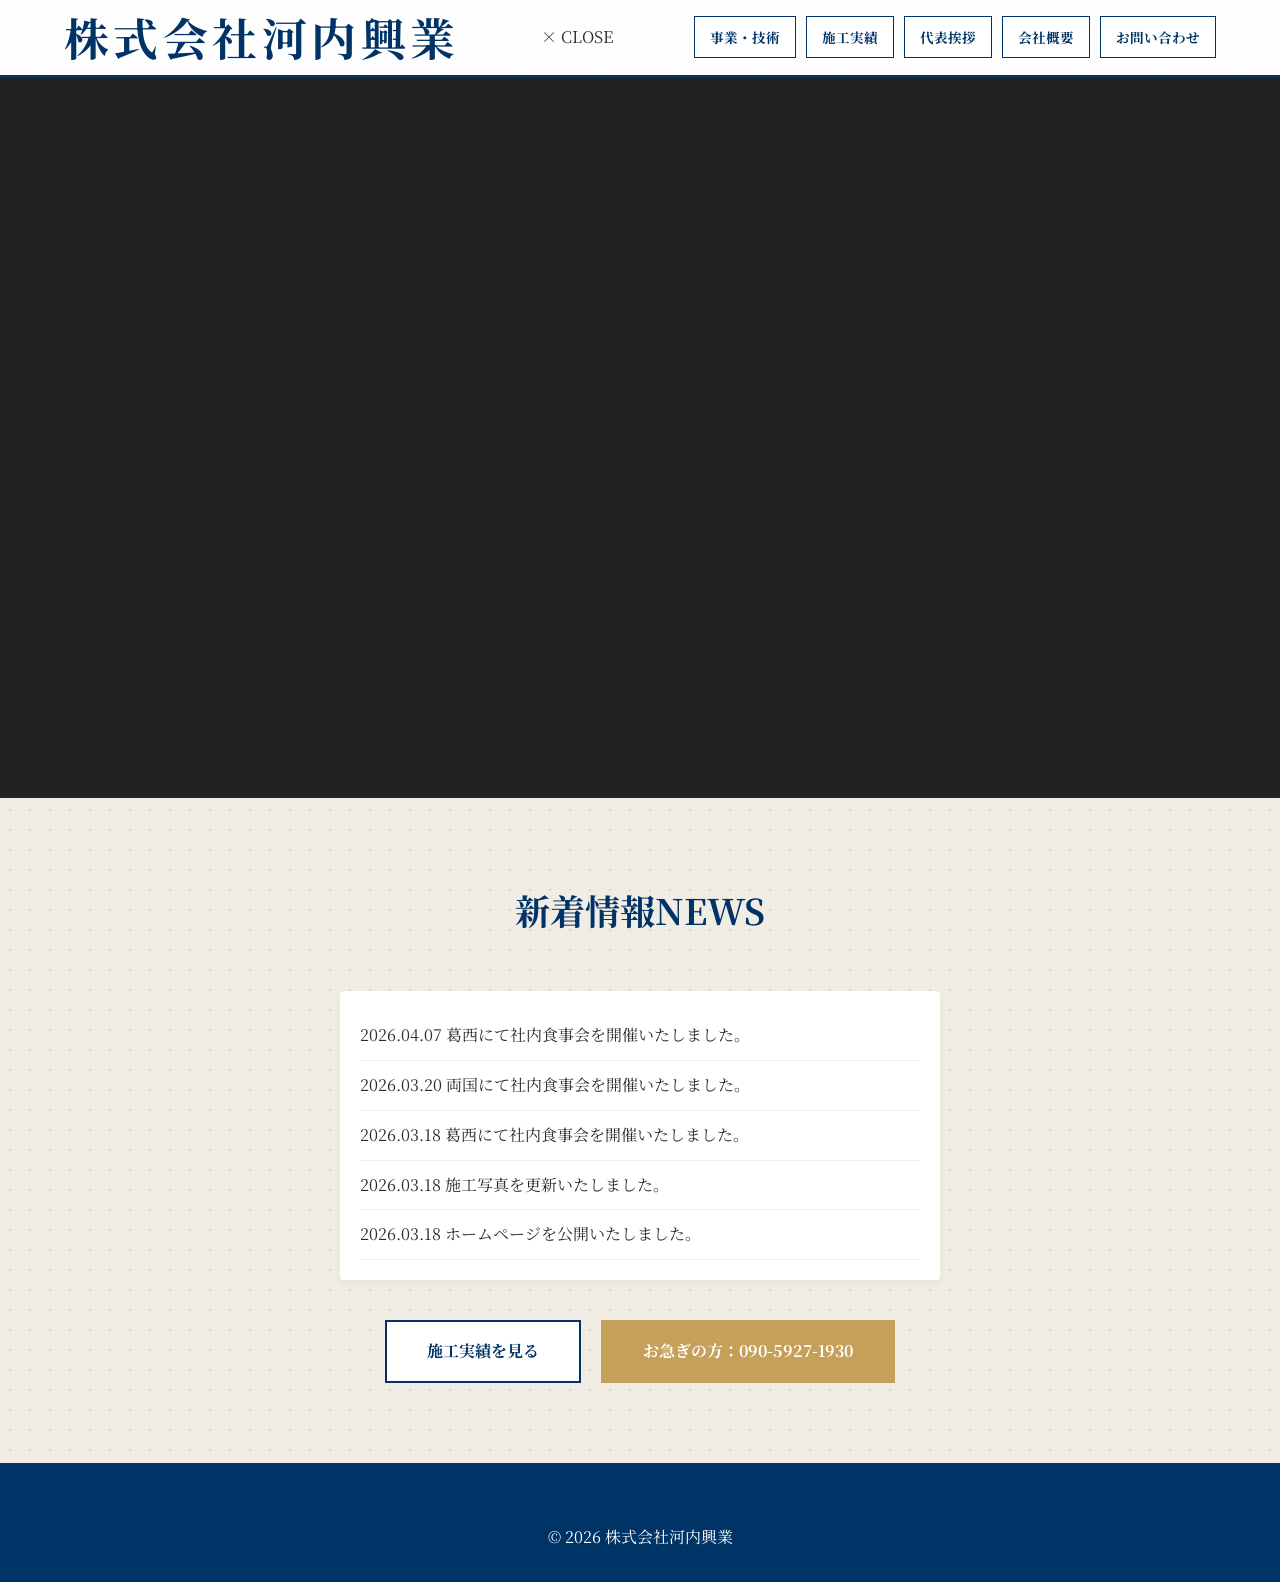
==== index.html @ f3396ea1 "Add files via upload" ====
<!DOCTYPE html>
<html lang="ja">
<head>
    <meta charset="UTF-8">
    <meta name="viewport" content="width=device-width, initial-scale=1.0">
    <title>株式会社河内興業 | TOP</title>
    <link rel="stylesheet" href="style.css">
    <style>
        /* スライドショーの基本設定 */
        .slideshow { position: relative; width: 100%; height: 80vh; overflow: hidden; background: #222; }
        .slide { position: absolute; width: 100%; height: 100%; opacity: 0; animation: fade 15s infinite; background-size: cover; background-position: center; }
        
        .slide:nth-child(1) { background-image: url('site1.png'); animation-delay: 0s; }
        .slide:nth-child(2) { background-image: url('site2.png'); animation-delay: 5s; }
        .slide:nth-child(3) { background-image: url('site3.png'); animation-delay: 10s; }

        @keyframes fade {
            0% { opacity: 0; transform: scale(1.05); }
            10% { opacity: 1; }
            33% { opacity: 1; }
            43% { opacity: 0; }
            100% { opacity: 0; }
        }

        /* キャッチコピーのコンテナ：画面中央に配置し、はみ出しを防止 */
        .hero { 
            position: absolute; 
            top: 50%; 
            left: 50%; 
            transform: translate(-50%, -50%); 
            width: 90%; /* 画面幅の90%に収める */
            text-align: center; 
            z-index: 10;
            color: #fff; 
            text-shadow: 0 0 20px rgba(0,0,0,0.9); 
        }

        /* 横書き・霧の中から浮かび上がる演出（位置固定） */
        .hero h1 { 
            font-size: 3.5rem; /* PCでのサイズ */
            font-weight: bold;
            letter-spacing: 0.2em; 
            line-height: 1.4;
            position: absolute; 
            top: 50%;
            left: 0;
            right: 0;
            transform: translateY(-50%);
            margin: 0; 
            opacity: 0;
            filter: blur(20px);
            animation: mistFade 15s infinite;
            /* 横書き設定（デフォルト） */
            writing-mode: horizontal-tb;
            -webkit-writing-mode: horizontal-tb;
        }
        
        /* 3つのフレーズの切り替えタイミング */
        .phrase1 { animation-delay: 0s !important; }
        .phrase2 { animation-delay: 5s !important; }
        .phrase3 { animation-delay: 10s !important; }

        @keyframes mistFade {
            0% { opacity: 0; filter: blur(20px); }
            10% { opacity: 1; filter: blur(0); }
            28% { opacity: 1; filter: blur(0); }
            33% { opacity: 0; filter: blur(20px); }
            100% { opacity: 0; }
        }

        /* スマホ用調整（画面サイズに合わせて文字を縮小） */
        @media (max-width: 768px) {
            .slideshow { height: 60vh; }
            .hero h1 { 
                font-size: 1.5rem; /* スマホで1行に収まるサイズ */
                letter-spacing: 0.1em;
            }
        }
    </style>
</head>
<body>
    <header>
        <a href="index.html" class="logo">株式会社河内興業</a>
        <div class="menu-icon" id="menu-trigger" onclick="toggleMenu()"><span></span></div>
        <div class="menu-close" onclick="toggleMenu()">× CLOSE</div>
                <nav id="nav-menu"><ul>
            <li><a href="services.html" class="nav-btn">事業・技術</a></li>
            <li><a href="projects.html" class="nav-btn">施工実績</a></li>
            <li><a href="greeting.html" class="nav-btn">代表挨拶</a></li>
            <li><a href="company.html" class="nav-btn">会社概要</a></li>
            <li><a href="contact.html" class="nav-btn">お問い合わせ</a></li>
        </ul></nav>
    </header>

    <div class="slideshow">
        <div class="slide"></div><div class="slide"></div><div class="slide"></div>
        <div class="hero">
            <h1 class="phrase1">次代を創る確かな技</h1>
            <h1 class="phrase2">次代への架け橋となる技術の継承</h1>
            <h1 class="phrase3">江戸川より全国へ拡げる技術の輪</h1>
        </div>
    </div>

    <section style="text-align: center;">
        <h2 class="section-title">新着情報<span>NEWS</span></h2>
        <div style="max-width: 600px; margin: 0 auto; text-align: left; background: #fff; padding: 20px; border-radius: 4px; box-shadow: 0 4px 10px rgba(0,0,0,0.05);">
            <p style="border-bottom: 1px solid #eee; padding: 10px 0;">2026.04.07 葛西にて社内食事会を開催いたしました。</p>
            <p style="border-bottom: 1px solid #eee; padding: 10px 0;">2026.03.20 両国にて社内食事会を開催いたしました。</p>
            <p style="border-bottom: 1px solid #eee; padding: 10px 0;">2026.03.18 葛西にて社内食事会を開催いたしました。</p>
            <p style="border-bottom: 1px solid #eee; padding: 10px 0;">2026.03.18 施工写真を更新いたしました。</p>
                        <p style="border-bottom: 1px solid #eee; padding: 10px 0;">2026.03.18 ホームページを公開いたしました。</p>
            </div>
        <div style="margin-top: 40px; display: flex; flex-wrap: wrap; justify-content: center; gap: 20px;">
            <a href="projects.html" class="btn-wa">施工実績を見る</a>
            <a href="tel:09059271930" class="btn-wa btn-tel">お急ぎの方：090-5927-1930</a>
        </div>
    </section>

    <footer><p>&copy; 2026 株式会社河内興業</p></footer>

    <script>
        function toggleMenu() {
            document.getElementById('nav-menu').classList.toggle('active');
        }
    </script>
</body>
</html>
---- style.css ----
/* ==========================================================================
   株式会社河内興業 - 共通スタイルシート（最終版）
   ロゴ：DFGys3gyoushotai.TTC 
   演出：40%幅・高透過すりガラス ＆ 霧のフェード・イン
   ========================================================================== */

/* 1. フォント定義
   ----------------------------------------------------------- */
@import url('https://fonts.googleapis.com/css2?family=Noto+Serif+JP:wght@400;700&display=swap');

@font-face {
    font-family: 'CompanyLogoFont';
    src: url('DFGys3gyoushotai.TTC');
    font-weight: normal;
    font-style: normal;
}

:root {
    --primary: #003366;    /* 信頼の紺色 */
    --accent: #c5a059;     /* 伝統の金茶色 */
    --bg-brown: #f2ede4;  /* 和紙風の背景色 */
    --text-main: #2c2c2c;  /* 墨色 */
}

/* 2. 基本設定
   ----------------------------------------------------------- */
* {
    box-sizing: border-box;
    margin: 0;
    padding: 0;
}

body {
    font-family: 'Noto Serif JP', serif;
    line-height: 1.8;
    color: var(--text-main);
    background-color: var(--bg-brown);
    background-image: radial-gradient(#dcd5c9 1px, transparent 1px);
    background-size: 20px 20px;
    overflow-x: hidden;
}

/* 3. ヘッダー ＆ ロゴ
   ----------------------------------------------------------- */
header {
    background: rgba(255, 255, 255, 0.95);
    padding: 15px 5%;
    display: flex;
    justify-content: space-between;
    align-items: center;
    border-bottom: 3px solid var(--primary);
    position: sticky;
    top: 0;
    z-index: 1000;
    box-shadow: 0 2px 10px rgba(0,0,0,0.05);
}

.logo {
    font-family: 'CompanyLogoFont', 'Noto Serif JP', serif;
    font-size: 2.8rem;
    font-weight: bold;
    color: var(--primary);
    text-decoration: none;
    letter-spacing: 0.1em;
    transition: 0.3s;
    white-space: nowrap;
    line-height: 1;
    display: block;
}

/* 4. ハンバーガーアイコン（変形 ＆ 白抜き）
   ----------------------------------------------------------- */
.menu-icon {
    display: none; 
    position: relative;
    width: 32px;
    height: 24px;
    cursor: pointer;
    z-index: 2000;
}

.menu-icon span,
.menu-icon::before,
.menu-icon::after {
    content: "";
    position: absolute;
    width: 100%;
    height: 3px;
    background-color: var(--primary);
    border-radius: 3px;
    transition: transform 0.4s cubic-bezier(0.4, 0, 0.2, 1), 
                opacity 0.3s ease, 
                background-color 0.3s ease;
}

.menu-icon span { top: 10px; }
.menu-icon::before { top: 0; }
.menu-icon::after { top: 20px; }

/* アクティブ時（×印） */
.menu-icon.active span { opacity: 0; transform: translateX(-15px); }
.menu-icon.active::before { 
    transform: translateY(10px) rotate(45deg); 
    background-color: #fff !important; 
}
.menu-icon.active::after { 
    transform: translateY(-10px) rotate(-45deg); 
    background-color: #fff !important; 
}

/* 5. ナビゲーション
   ----------------------------------------------------------- */
nav ul {
    list-style: none;
    display: flex;
    gap: 10px;
}

.nav-btn {
    text-decoration: none;
    color: var(--primary);
    font-size: 0.85rem;
    font-weight: bold;
    padding: 10px 15px;
    border: 1px solid var(--primary);
    transition: 0.3s ease;
    background: #fff;
    white-space: nowrap;
}

.nav-btn:hover { background: var(--primary); color: #fff; }

/* 6. レスポンシブ（スマホ版：40%幅・高透過・霧フェード）
   ----------------------------------------------------------- */
@media (max-width: 900px) {
    .logo { font-size: 1.6rem; }
    .menu-icon { display: block; }

    /* スマホメニュー本体：幅40% ＆ 透過度UP(1.7倍増) */
    nav {
        position: fixed;
        top: 0;
        right: 0;
        width: 40%; /* 【修正】画面の40%に縮小 */
        height: 100vh;
        /* 【修正】透過度を今の1.7倍（0.85 → 約0.5）に設定 */
        background: rgba(0, 51, 102, 0.5); 
        backdrop-filter: blur(12px);
        -webkit-backdrop-filter: blur(12px);
        
        z-index: 1050;
        transform: translateX(100%);
        transition: transform 0.5s cubic-bezier(0.16, 1, 0.3, 1);
        display: block;
        padding-top: 60px;
        box-shadow: -10px 0 30px rgba(0,0,0,0.1);
    }

    nav.active { transform: translateX(0); }

    nav ul {
        flex-direction: column;
        padding: 0;
        width: 100%;
    }

    /* 【修正】メニュー項目の霧のような浮き上がり演出 */
    .nav-btn {
        display: block;
        width: 100%;
        padding: 20px 15%;
        font-size: 1rem;
        color: #fff;
        border: none;
        border-bottom: 1px solid rgba(255, 255, 255, 0.1);
        background: transparent;
        opacity: 0; /* 最初は透明 */
    }

    /* メニューが開いたときのアニメーション */
    nav.active .nav-btn {
        animation: mistFadeIn 0.8s ease forwards;
    }

    /* 【修正】閉じるボタンの追加スタイル */
    .menu-close {
        display: block;
        width: 100%;
        padding: 15px 15%;
        text-align: left;
        color: var(--accent);
        font-size: 0.8rem;
        font-weight: bold;
        text-transform: uppercase;
        letter-spacing: 0.2em;
        cursor: pointer;
        border-bottom: 1px solid rgba(255, 255, 255, 0.1);
    }
}

/* 霧のように浮かび上がるアニメーション */
@keyframes mistFadeIn {
    0% {
        opacity: 0;
        filter: blur(8px); /* 霧のぼかし */
        transform: translateY(5px);
    }
    100% {
        opacity: 1;
        filter: blur(0); /* クリアになる */
        transform: translateY(0);
    }
}

/* 7. その他共通パーツ（変更なし）
   ----------------------------------------------------------- */
section { padding: 80px 5%; max-width: 1100px; margin: 0 auto; }
.section-title { text-align: center; margin-bottom: 50px; font-size: 2.2rem; color: var(--primary); }
.btn-wa { display: inline-block; padding: 15px 40px; border: 2px solid var(--primary); font-weight: bold; transition: 0.4s; background: #fff; text-decoration: none; color: var(--primary); }
.btn-tel { background: var(--accent); color: #fff; border-color: var(--accent); }
footer { background: var(--primary); color: #fff; padding: 60px 5% 30px; text-align: center; }
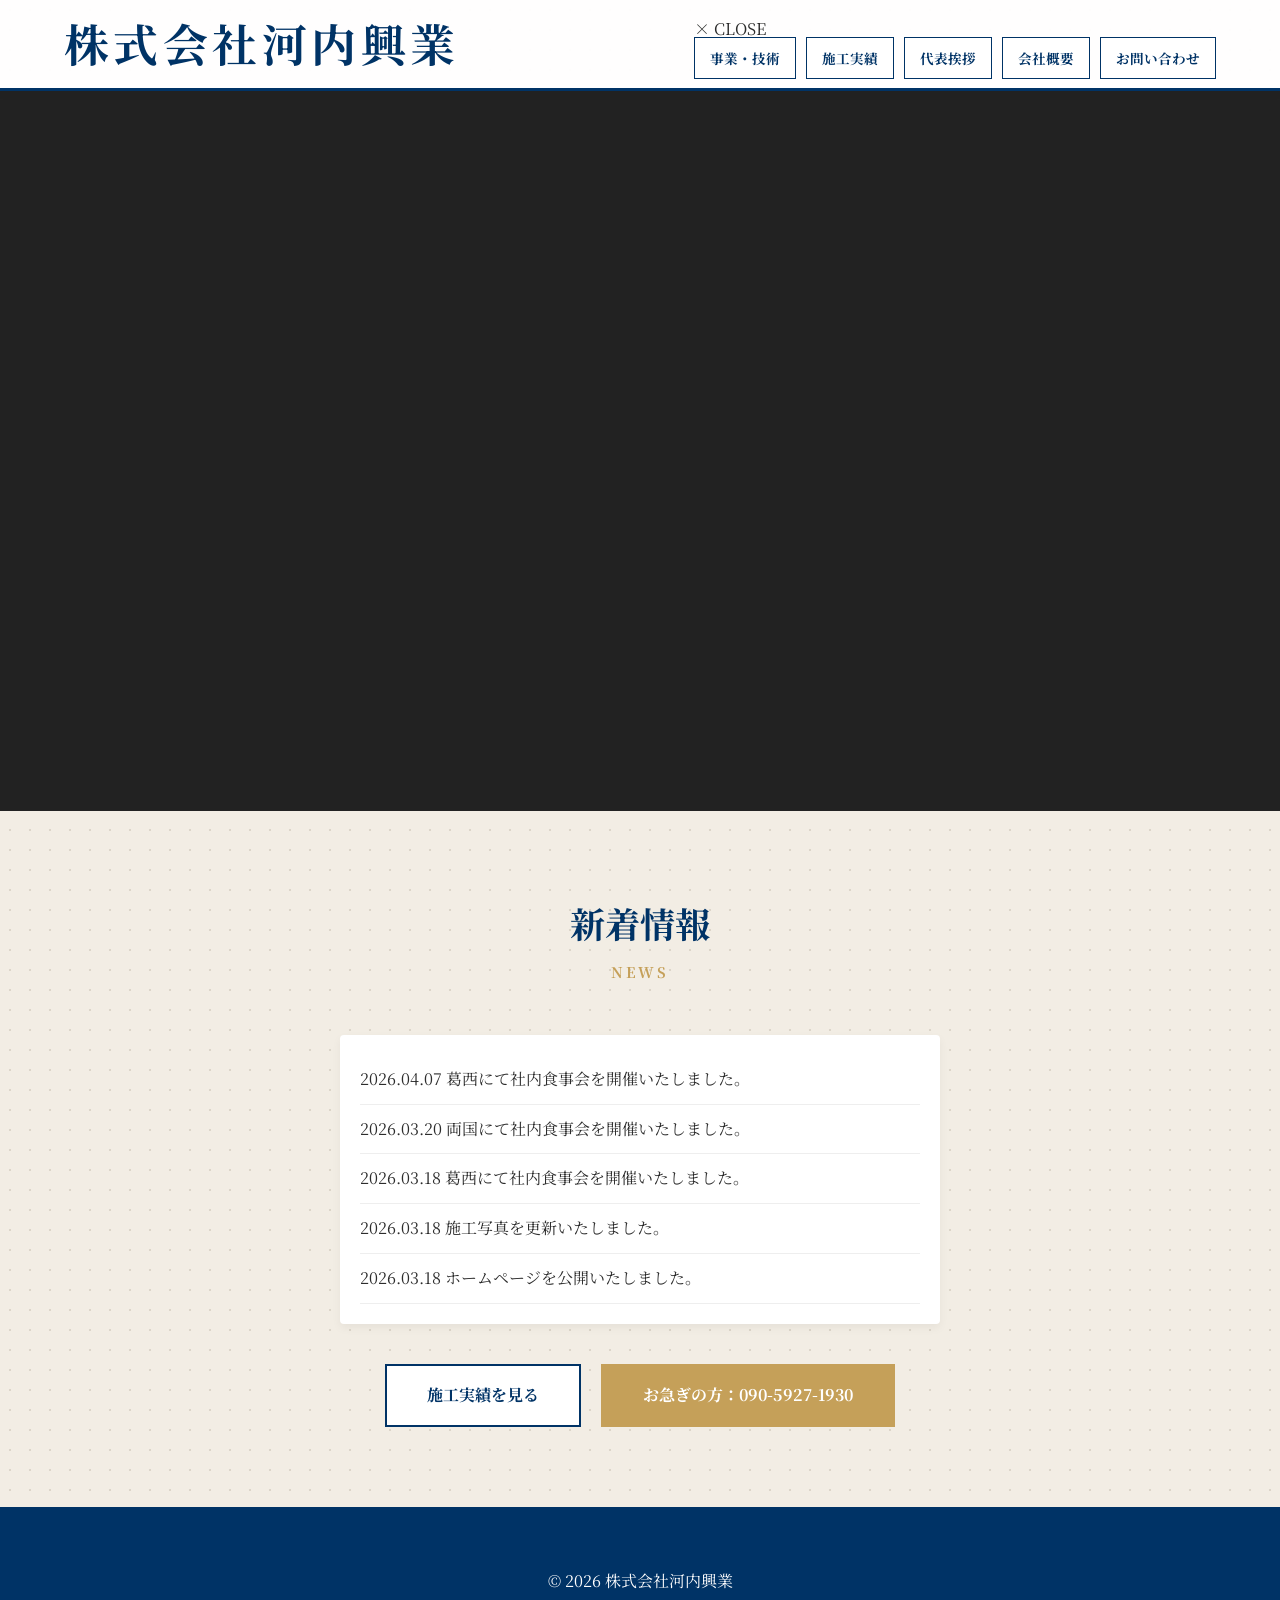
==== commit aee347df: "Add files via upload" ====
--- a/index.html
+++ b/index.html
@@ -22,22 +22,21 @@
             100% { opacity: 0; }
         }
 
-        /* キャッチコピーのコンテナ：画面中央に配置し、はみ出しを防止 */
+        /* キャッチコピーのコンテナ */
         .hero { 
             position: absolute; 
             top: 50%; 
             left: 50%; 
             transform: translate(-50%, -50%); 
-            width: 90%; /* 画面幅の90%に収める */
+            width: 90%; 
             text-align: center; 
             z-index: 10;
             color: #fff; 
             text-shadow: 0 0 20px rgba(0,0,0,0.9); 
         }
 
-        /* 横書き・霧の中から浮かび上がる演出（位置固定） */
         .hero h1 { 
-            font-size: 3.5rem; /* PCでのサイズ */
+            font-size: 3.5rem;
             font-weight: bold;
             letter-spacing: 0.2em; 
             line-height: 1.4;
@@ -50,12 +49,8 @@
             opacity: 0;
             filter: blur(20px);
             animation: mistFade 15s infinite;
-            /* 横書き設定（デフォルト） */
-            writing-mode: horizontal-tb;
-            -webkit-writing-mode: horizontal-tb;
         }
         
-        /* 3つのフレーズの切り替えタイミング */
         .phrase1 { animation-delay: 0s !important; }
         .phrase2 { animation-delay: 5s !important; }
         .phrase3 { animation-delay: 10s !important; }
@@ -68,11 +63,19 @@
             100% { opacity: 0; }
         }
 
-        /* スマホ用調整（画面サイズに合わせて文字を縮小） */
-        @media (max-width: 768px) {
+        /* 【修正点3】新着情報とNEWSの差別化スタイル */
+        .section-title span {
+            display: block; /* 強制的に改行 */
+            font-size: 0.9rem; /* サイズを小さく */
+            color: #c5a059; /* 金茶色で差別化 */
+            letter-spacing: 0.2em;
+            margin-top: 5px;
+        }
+
+        @media (max-width: 900px) {
             .slideshow { height: 60vh; }
             .hero h1 { 
-                font-size: 1.5rem; /* スマホで1行に収まるサイズ */
+                font-size: 1.5rem; 
                 letter-spacing: 0.1em;
             }
         }
@@ -81,15 +84,19 @@
 <body>
     <header>
         <a href="index.html" class="logo">株式会社河内興業</a>
+        
         <div class="menu-icon" id="menu-trigger" onclick="toggleMenu()"><span></span></div>
-        <div class="menu-close" onclick="toggleMenu()">× CLOSE</div>
-                <nav id="nav-menu"><ul>
-            <li><a href="services.html" class="nav-btn">事業・技術</a></li>
-            <li><a href="projects.html" class="nav-btn">施工実績</a></li>
-            <li><a href="greeting.html" class="nav-btn">代表挨拶</a></li>
-            <li><a href="company.html" class="nav-btn">会社概要</a></li>
-            <li><a href="contact.html" class="nav-btn">お問い合わせ</a></li>
-        </ul></nav>
+        
+        <nav id="nav-menu">
+            <div class="menu-close" onclick="toggleMenu()">× CLOSE</div>
+            <ul>
+                <li><a href="services.html" class="nav-btn">事業・技術</a></li>
+                <li><a href="projects.html" class="nav-btn">施工実績</a></li>
+                <li><a href="greeting.html" class="nav-btn">代表挨拶</a></li>
+                <li><a href="company.html" class="nav-btn">会社概要</a></li>
+                <li><a href="contact.html" class="nav-btn">お問い合わせ</a></li>
+            </ul>
+        </nav>
     </header>
 
     <div class="slideshow">
@@ -103,13 +110,15 @@
 
     <section style="text-align: center;">
         <h2 class="section-title">新着情報<span>NEWS</span></h2>
+        
         <div style="max-width: 600px; margin: 0 auto; text-align: left; background: #fff; padding: 20px; border-radius: 4px; box-shadow: 0 4px 10px rgba(0,0,0,0.05);">
             <p style="border-bottom: 1px solid #eee; padding: 10px 0;">2026.04.07 葛西にて社内食事会を開催いたしました。</p>
             <p style="border-bottom: 1px solid #eee; padding: 10px 0;">2026.03.20 両国にて社内食事会を開催いたしました。</p>
             <p style="border-bottom: 1px solid #eee; padding: 10px 0;">2026.03.18 葛西にて社内食事会を開催いたしました。</p>
             <p style="border-bottom: 1px solid #eee; padding: 10px 0;">2026.03.18 施工写真を更新いたしました。</p>
-                        <p style="border-bottom: 1px solid #eee; padding: 10px 0;">2026.03.18 ホームページを公開いたしました。</p>
-            </div>
+            <p style="border-bottom: 1px solid #eee; padding: 10px 0;">2026.03.18 ホームページを公開いたしました。</p>
+        </div>
+        
         <div style="margin-top: 40px; display: flex; flex-wrap: wrap; justify-content: center; gap: 20px;">
             <a href="projects.html" class="btn-wa">施工実績を見る</a>
             <a href="tel:09059271930" class="btn-wa btn-tel">お急ぎの方：090-5927-1930</a>
@@ -119,8 +128,10 @@
     <footer><p>&copy; 2026 株式会社河内興業</p></footer>
 
     <script>
+        // 【修正点4】JavaScript：メニュー本体と、アイコン自体のクラスを同時に切り替え
         function toggleMenu() {
             document.getElementById('nav-menu').classList.toggle('active');
+            document.getElementById('menu-trigger').classList.toggle('active');
         }
     </script>
 </body>
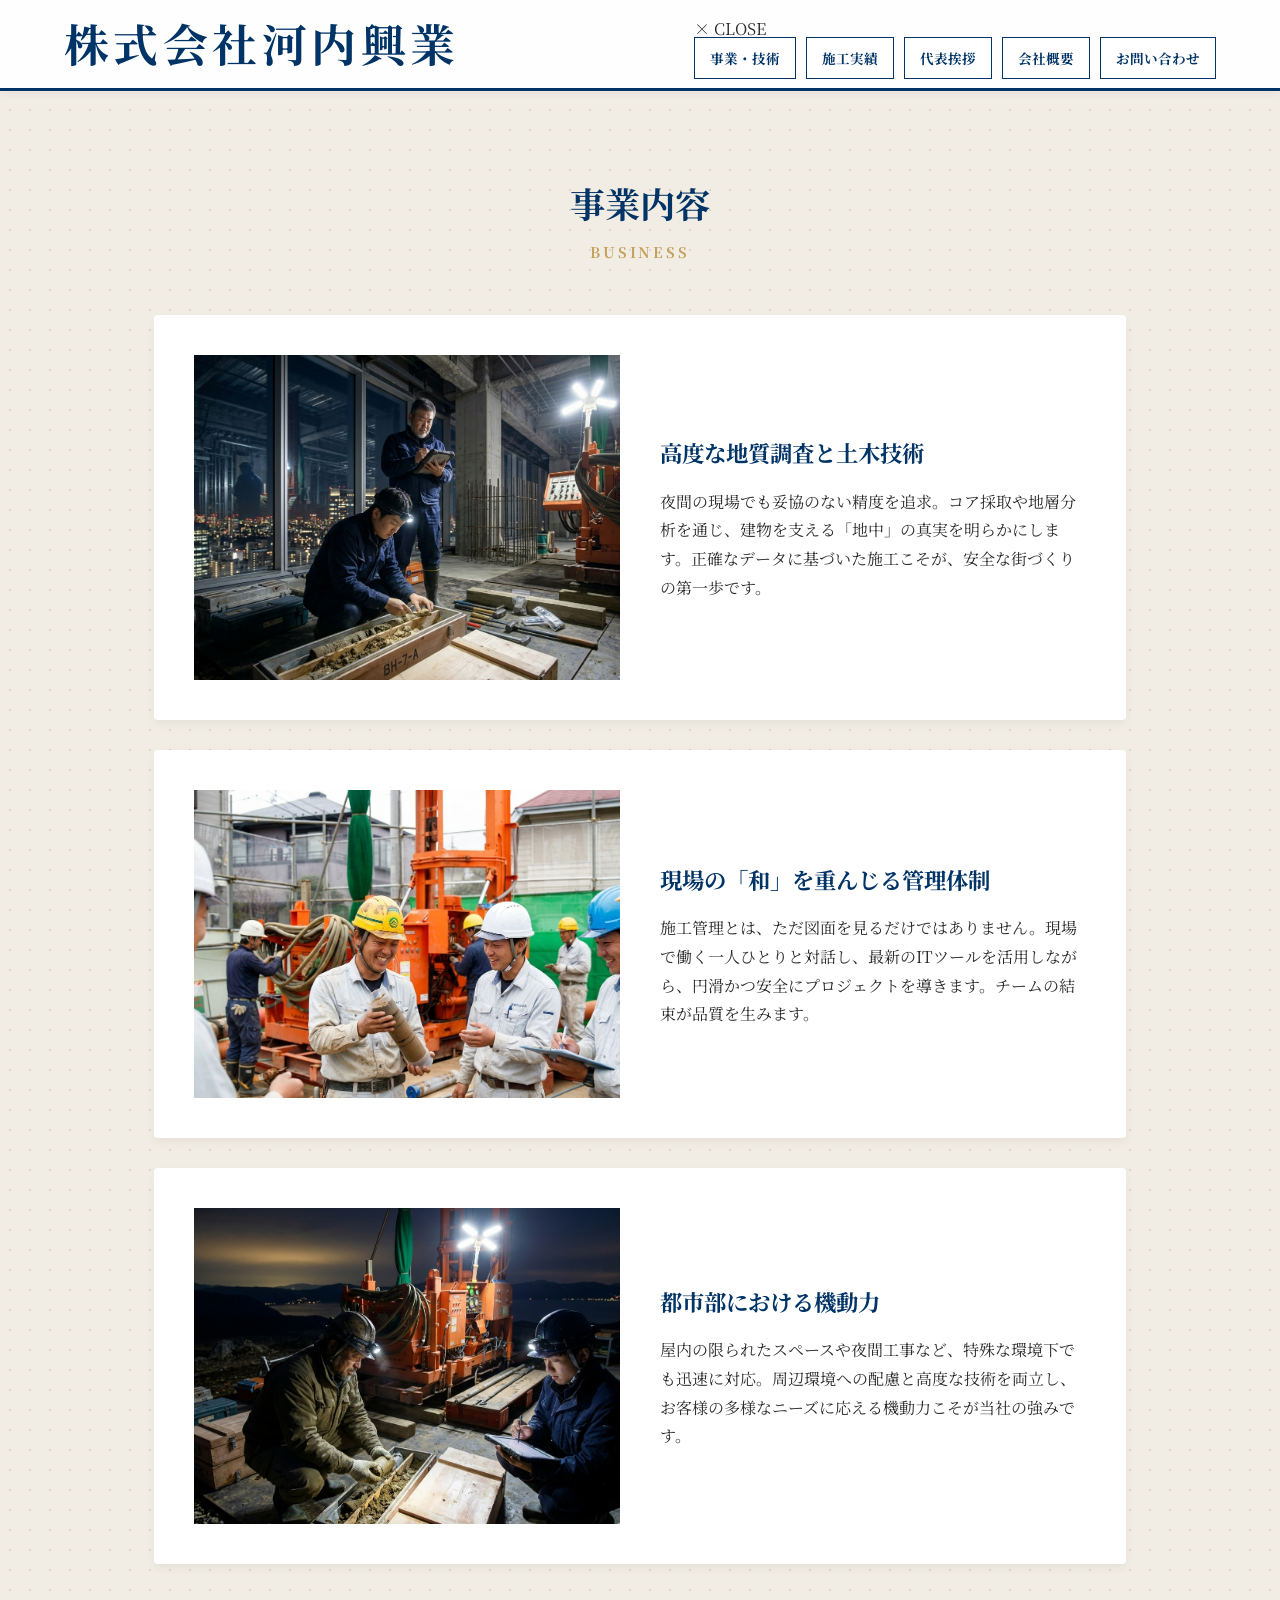
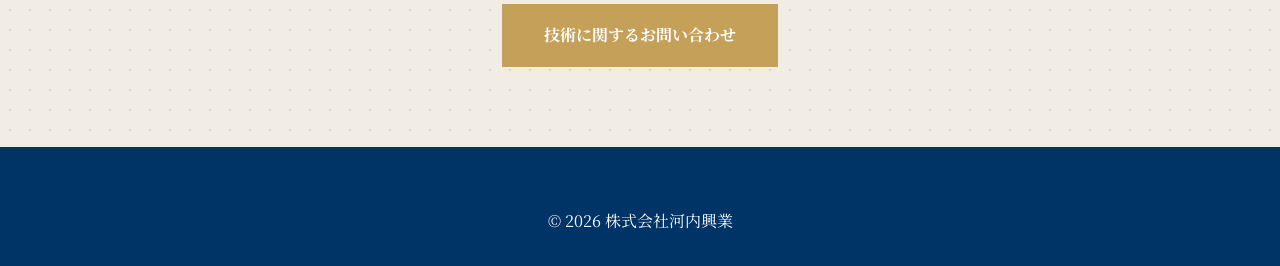
==== commit 13ee441b: "Add files via upload" ====
--- a/index.html
+++ b/index.html
@@ -3,81 +3,71 @@
 <head>
     <meta charset="UTF-8">
     <meta name="viewport" content="width=device-width, initial-scale=1.0">
-    <title>株式会社河内興業 | TOP</title>
+    <title>事業・技術 | 株式会社河内興業</title>
     <link rel="stylesheet" href="style.css">
     <style>
-        /* スライドショーの基本設定 */
-        .slideshow { position: relative; width: 100%; height: 80vh; overflow: hidden; background: #222; }
-        .slide { position: absolute; width: 100%; height: 100%; opacity: 0; animation: fade 15s infinite; background-size: cover; background-position: center; }
-        
-        .slide:nth-child(1) { background-image: url('site1.png'); animation-delay: 0s; }
-        .slide:nth-child(2) { background-image: url('site2.png'); animation-delay: 5s; }
-        .slide:nth-child(3) { background-image: url('site3.png'); animation-delay: 10s; }
-
-        @keyframes fade {
-            0% { opacity: 0; transform: scale(1.05); }
-            10% { opacity: 1; }
-            33% { opacity: 1; }
-            43% { opacity: 0; }
-            100% { opacity: 0; }
+        /* 【追加】画像がスマホで画面に収まるように設定 */
+        img {
+            max-width: 100%;
+            height: auto;
+            display: block;
         }
 
-        /* キャッチコピーのコンテナ */
-        .hero { 
-            position: absolute; 
-            top: 50%; 
-            left: 50%; 
-            transform: translate(-50%, -50%); 
-            width: 90%; 
-            text-align: center; 
-            z-index: 10;
-            color: #fff; 
-            text-shadow: 0 0 20px rgba(0,0,0,0.9); 
-        }
-
-        .hero h1 { 
-            font-size: 3.5rem;
-            font-weight: bold;
-            letter-spacing: 0.2em; 
-            line-height: 1.4;
-            position: absolute; 
-            top: 50%;
-            left: 0;
-            right: 0;
-            transform: translateY(-50%);
-            margin: 0; 
-            opacity: 0;
-            filter: blur(20px);
-            animation: mistFade 15s infinite;
-        }
-        
-        .phrase1 { animation-delay: 0s !important; }
-        .phrase2 { animation-delay: 5s !important; }
-        .phrase3 { animation-delay: 10s !important; }
-
-        @keyframes mistFade {
-            0% { opacity: 0; filter: blur(20px); }
-            10% { opacity: 1; filter: blur(0); }
-            28% { opacity: 1; filter: blur(0); }
-            33% { opacity: 0; filter: blur(20px); }
-            100% { opacity: 0; }
-        }
-
-        /* 【修正点3】新着情報とNEWSの差別化スタイル */
+        /* 【修正点3】英字タイトルの差別化スタイル（全ページ統一） */
         .section-title span {
-            display: block; /* 強制的に改行 */
-            font-size: 0.9rem; /* サイズを小さく */
-            color: #c5a059; /* 金茶色で差別化 */
+            display: block; 
+            font-size: 0.9rem; 
+            color: #c5a059; /* 金茶色 */
             letter-spacing: 0.2em;
             margin-top: 5px;
         }
 
-        @media (max-width: 900px) {
-            .slideshow { height: 60vh; }
-            .hero h1 { 
-                font-size: 1.5rem; 
-                letter-spacing: 0.1em;
-            }
+        /* 事業内容のレイアウト設定 */
+        .content-row {
+            display: flex;
+            flex-wrap: wrap;
+            gap: 40px;
+            background: #fff;
+            padding: 40px;
+            margin-bottom: 30px;
+            align-items: center;
+            border-radius: 4px;
+            box-shadow: 0 4px 10px rgba(0,0,0,0.05);
+            
+            /* 【追加】演出用の初期状態：少し下げて透明にする */
+            opacity: 0;
+            transform: translateY(40px);
+            transition: opacity 1.2s ease, transform 1.2s ease;
+        }
+
+        /* 【追加】スクロールして画面に入った時の状態 */
+        .content-row.show {
+            opacity: 1;
+            transform: translateY(0);
+        }
+
+        .content-img {
+            flex: 1;
+            min-width: 300px;
+            max-width: 450px;
+        }
+
+        .content-txt {
+            flex: 1;
+            min-width: 300px;
+        }
+
+        .content-txt h3 {
+            color: var(--primary);
+            margin-bottom: 15px;
+            font-size: 1.4rem;
+        }
+
+        /* スマホでの表示調整 */
+        @media (max-width: 768px) {
+            .content-row { padding: 25px 20px; gap: 20px; }
+            .content-img { max-width: 100%; }
+            .content-txt h3 { font-size: 1.2rem; }
         }
     </style>
 </head>
@@ -99,40 +89,69 @@
         </nav>
     </header>
 
-    <div class="slideshow">
-        <div class="slide"></div><div class="slide"></div><div class="slide"></div>
-        <div class="hero">
-            <h1 class="phrase1">次代を創る確かな技</h1>
-            <h1 class="phrase2">次代への架け橋となる技術の継承</h1>
-            <h1 class="phrase3">江戸川より全国へ拡げる技術の輪</h1>
+    <main>
+    <section>
+        <h2 class="section-title">事業内容<span>BUSINESS</span></h2>
+        
+        <div class="content-row">
+            <div class="content-img"><img src="site1.png" alt="土木工事"></div>
+            <div class="content-txt">
+                <h3>高度な地質調査と土木技術</h3>
+                <p>夜間の現場でも妥協のない精度を追求。コア採取や地層分析を通じ、建物を支える「地中」の真実を明らかにします。正確なデータに基づいた施工こそが、安全な街づくりの第一歩です。</p>
+            </div>
         </div>
-    </div>
 
-    <section style="text-align: center;">
-        <h2 class="section-title">新着情報<span>NEWS</span></h2>
-        
-        <div style="max-width: 600px; margin: 0 auto; text-align: left; background: #fff; padding: 20px; border-radius: 4px; box-shadow: 0 4px 10px rgba(0,0,0,0.05);">
-            <p style="border-bottom: 1px solid #eee; padding: 10px 0;">2026.04.07 葛西にて社内食事会を開催いたしました。</p>
-            <p style="border-bottom: 1px solid #eee; padding: 10px 0;">2026.03.20 両国にて社内食事会を開催いたしました。</p>
-            <p style="border-bottom: 1px solid #eee; padding: 10px 0;">2026.03.18 葛西にて社内食事会を開催いたしました。</p>
-            <p style="border-bottom: 1px solid #eee; padding: 10px 0;">2026.03.18 施工写真を更新いたしました。</p>
-            <p style="border-bottom: 1px solid #eee; padding: 10px 0;">2026.03.18 ホームページを公開いたしました。</p>
+        <div class="content-row">
+            <div class="content-img"><img src="site2.png" alt="施工管理"></div>
+            <div class="content-txt">
+                <h3>現場の「和」を重んじる管理体制</h3>
+                <p>施工管理とは、ただ図面を見るだけではありません。現場で働く一人ひとりと対話し、最新のITツールを活用しながら、円滑かつ安全にプロジェクトを導きます。チームの結束が品質を生みます。</p>
+            </div>
         </div>
-        
-        <div style="margin-top: 40px; display: flex; flex-wrap: wrap; justify-content: center; gap: 20px;">
-            <a href="projects.html" class="btn-wa">施工実績を見る</a>
-            <a href="tel:09059271930" class="btn-wa btn-tel">お急ぎの方：090-5927-1930</a>
+
+        <div class="content-row">
+            <div class="content-img"><img src="site3.png" alt="特殊工事"></div>
+            <div class="content-txt">
+                <h3>都市部における機動力</h3>
+                <p>屋内の限られたスペースや夜間工事など、特殊な環境下でも迅速に対応。周辺環境への配慮と高度な技術を両立し、お客様の多様なニーズに応える機動力こそが当社の強みです。</p>
+            </div>
+        </div>
+
+        <div style="text-align: center; margin-top: 40px;">
+            <a href="tel:09059271930" class="btn-wa btn-tel">技術に関するお問い合わせ</a>
         </div>
     </section>
+    </main>
 
     <footer><p>&copy; 2026 株式会社河内興業</p></footer>
 
     <script>
-        // 【修正点4】JavaScript：メニュー本体と、アイコン自体のクラスを同時に切り替え
+        // メニューの開閉
         function toggleMenu() {
             document.getElementById('nav-menu').classList.toggle('active');
             document.getElementById('menu-trigger').classList.toggle('active');
         }
+
+        /* 【追加】スクロールフェードイン演出の制御 */
+        const observerOptions = {
+            root: null,
+            rootMargin: '0px',
+            threshold: 0.1 // 10%見えたら実行
+        };
+
+        const observer = new IntersectionObserver((entries) => {
+            entries.forEach(entry => {
+                if (entry.isIntersecting) {
+                    // 画面に入ったら "show" クラスを追加
+                    entry.target.classList.add('show');
+                }
+            });
+        }, observerOptions);
+
+        // すべての .content-row を監視対象にする
+        document.querySelectorAll('.content-row').forEach(row => {
+            observer.observe(row);
+        });
     </script>
 </body>
 </html>
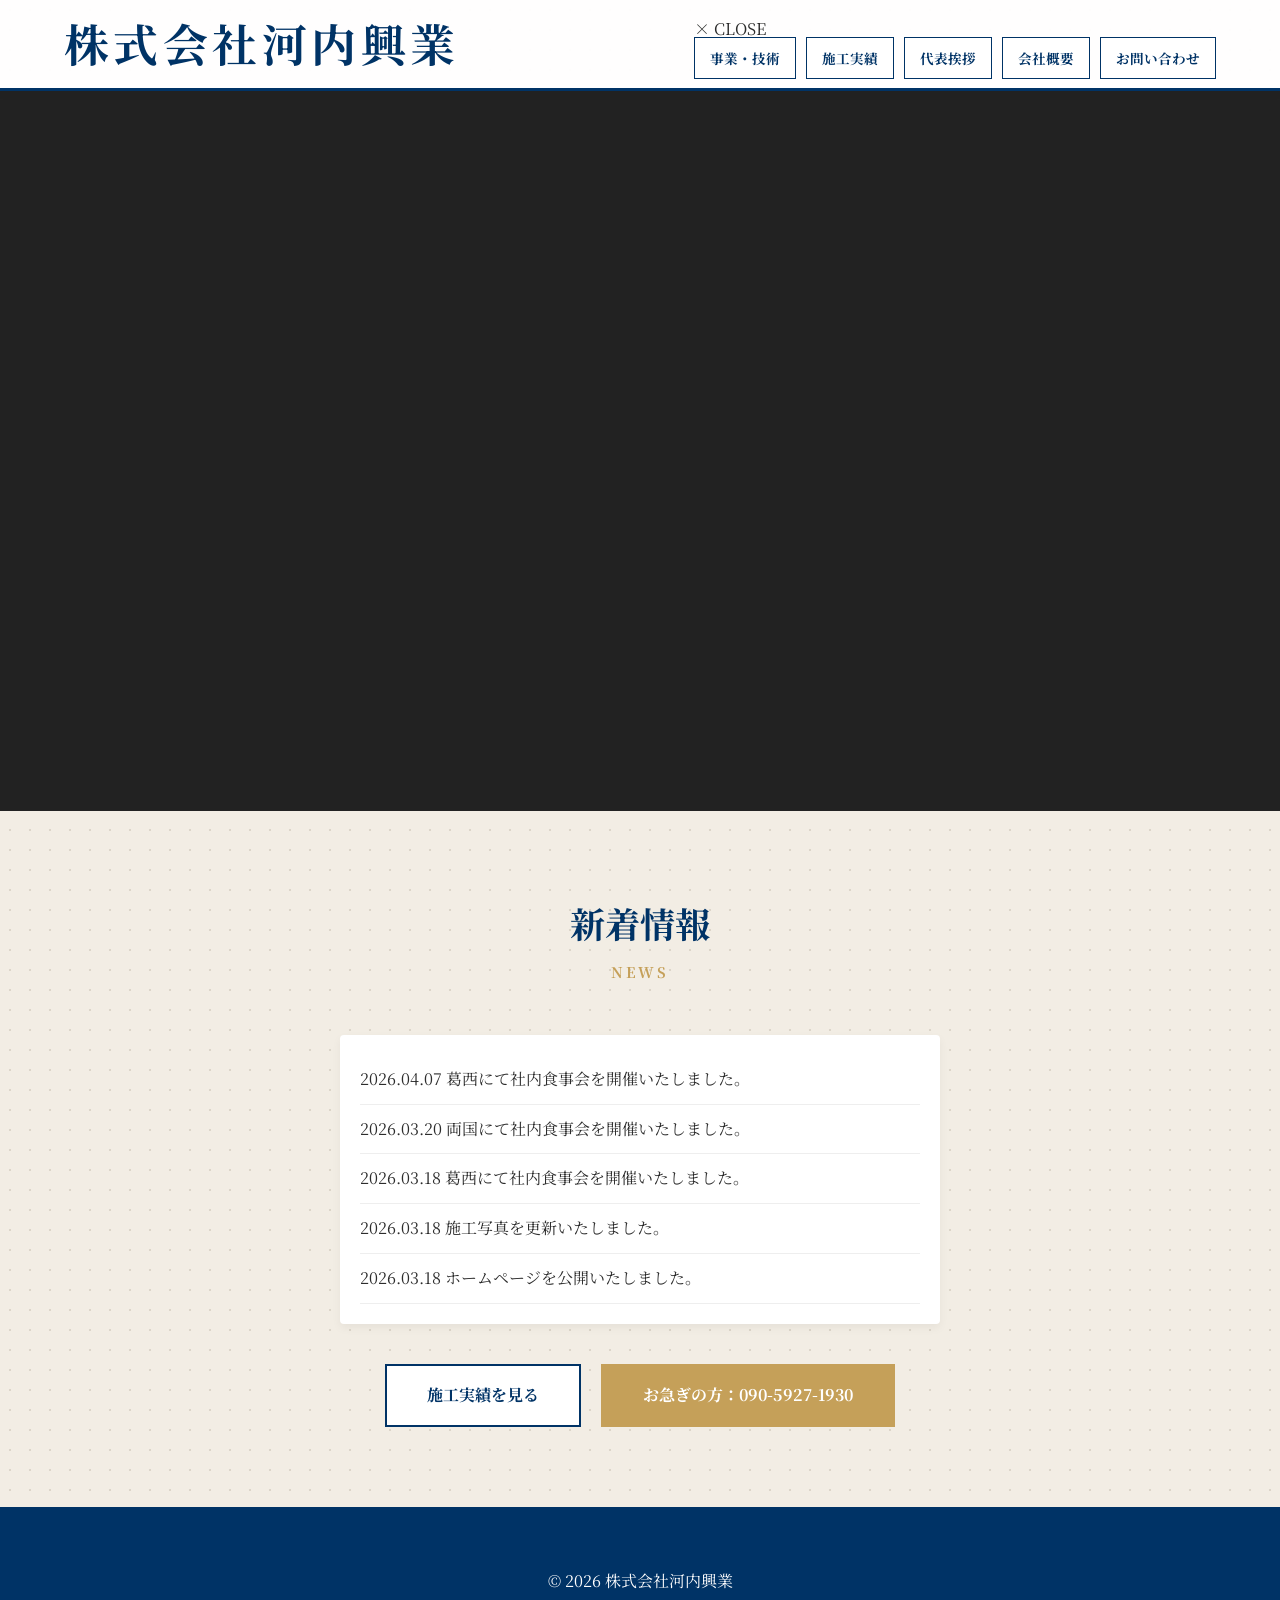
==== commit f8ec6f90: "Add files via upload" ====
--- a/index.html
+++ b/index.html
@@ -3,71 +3,81 @@
 <head>
     <meta charset="UTF-8">
     <meta name="viewport" content="width=device-width, initial-scale=1.0">
-    <title>事業・技術 | 株式会社河内興業</title>
+    <title>株式会社河内興業 | TOP</title>
     <link rel="stylesheet" href="style.css">
     <style>
-        /* 【追加】画像がスマホで画面に収まるように設定 */
-        img {
-            max-width: 100%;
-            height: auto;
-            display: block;
+        /* スライドショーの基本設定 */
+        .slideshow { position: relative; width: 100%; height: 80vh; overflow: hidden; background: #222; }
+        .slide { position: absolute; width: 100%; height: 100%; opacity: 0; animation: fade 15s infinite; background-size: cover; background-position: center; }
+        
+        .slide:nth-child(1) { background-image: url('site1.png'); animation-delay: 0s; }
+        .slide:nth-child(2) { background-image: url('site2.png'); animation-delay: 5s; }
+        .slide:nth-child(3) { background-image: url('site3.png'); animation-delay: 10s; }
+
+        @keyframes fade {
+            0% { opacity: 0; transform: scale(1.05); }
+            10% { opacity: 1; }
+            33% { opacity: 1; }
+            43% { opacity: 0; }
+            100% { opacity: 0; }
         }
 
-        /* 【修正点3】英字タイトルの差別化スタイル（全ページ統一） */
+        /* キャッチコピーのコンテナ */
+        .hero { 
+            position: absolute; 
+            top: 50%; 
+            left: 50%; 
+            transform: translate(-50%, -50%); 
+            width: 90%; 
+            text-align: center; 
+            z-index: 10;
+            color: #fff; 
+            text-shadow: 0 0 20px rgba(0,0,0,0.9); 
+        }
+
+        .hero h1 { 
+            font-size: 3.5rem;
+            font-weight: bold;
+            letter-spacing: 0.2em; 
+            line-height: 1.4;
+            position: absolute; 
+            top: 50%;
+            left: 0;
+            right: 0;
+            transform: translateY(-50%);
+            margin: 0; 
+            opacity: 0;
+            filter: blur(20px);
+            animation: mistFade 15s infinite;
+        }
+        
+        .phrase1 { animation-delay: 0s !important; }
+        .phrase2 { animation-delay: 5s !important; }
+        .phrase3 { animation-delay: 10s !important; }
+
+        @keyframes mistFade {
+            0% { opacity: 0; filter: blur(20px); }
+            10% { opacity: 1; filter: blur(0); }
+            28% { opacity: 1; filter: blur(0); }
+            33% { opacity: 0; filter: blur(20px); }
+            100% { opacity: 0; }
+        }
+
+        /* 【修正点3】新着情報とNEWSの差別化スタイル */
         .section-title span {
-            display: block; 
-            font-size: 0.9rem; 
-            color: #c5a059; /* 金茶色 */
+            display: block; /* 強制的に改行 */
+            font-size: 0.9rem; /* サイズを小さく */
+            color: #c5a059; /* 金茶色で差別化 */
             letter-spacing: 0.2em;
             margin-top: 5px;
         }
 
-        /* 事業内容のレイアウト設定 */
-        .content-row {
-            display: flex;
-            flex-wrap: wrap;
-            gap: 40px;
-            background: #fff;
-            padding: 40px;
-            margin-bottom: 30px;
-            align-items: center;
-            border-radius: 4px;
-            box-shadow: 0 4px 10px rgba(0,0,0,0.05);
-            
-            /* 【追加】演出用の初期状態：少し下げて透明にする */
-            opacity: 0;
-            transform: translateY(40px);
-            transition: opacity 1.2s ease, transform 1.2s ease;
-        }
-
-        /* 【追加】スクロールして画面に入った時の状態 */
-        .content-row.show {
-            opacity: 1;
-            transform: translateY(0);
-        }
-
-        .content-img {
-            flex: 1;
-            min-width: 300px;
-            max-width: 450px;
-        }
-
-        .content-txt {
-            flex: 1;
-            min-width: 300px;
-        }
-
-        .content-txt h3 {
-            color: var(--primary);
-            margin-bottom: 15px;
-            font-size: 1.4rem;
-        }
-
-        /* スマホでの表示調整 */
-        @media (max-width: 768px) {
-            .content-row { padding: 25px 20px; gap: 20px; }
-            .content-img { max-width: 100%; }
-            .content-txt h3 { font-size: 1.2rem; }
+        @media (max-width: 900px) {
+            .slideshow { height: 60vh; }
+            .hero h1 { 
+                font-size: 1.5rem; 
+                letter-spacing: 0.1em;
+            }
         }
     </style>
 </head>
@@ -89,69 +99,40 @@
         </nav>
     </header>
 
-    <main>
-    <section>
-        <h2 class="section-title">事業内容<span>BUSINESS</span></h2>
+    <div class="slideshow">
+        <div class="slide"></div><div class="slide"></div><div class="slide"></div>
+        <div class="hero">
+            <h1 class="phrase1">時代を創る確かな技</h1>
+            <h1 class="phrase2">江戸川より全国へ拡げる技術の輪</h1>
+            <h1 class="phrase3">次代への架け橋となる技術の継承</h1>
+        </div>
+    </div>
+
+    <section style="text-align: center;">
+        <h2 class="section-title">新着情報<span>NEWS</span></h2>
         
-        <div class="content-row">
-            <div class="content-img"><img src="site1.png" alt="土木工事"></div>
-            <div class="content-txt">
-                <h3>高度な地質調査と土木技術</h3>
-                <p>夜間の現場でも妥協のない精度を追求。コア採取や地層分析を通じ、建物を支える「地中」の真実を明らかにします。正確なデータに基づいた施工こそが、安全な街づくりの第一歩です。</p>
-            </div>
+        <div style="max-width: 600px; margin: 0 auto; text-align: left; background: #fff; padding: 20px; border-radius: 4px; box-shadow: 0 4px 10px rgba(0,0,0,0.05);">
+            <p style="border-bottom: 1px solid #eee; padding: 10px 0;">2026.04.07 葛西にて社内食事会を開催いたしました。</p>
+            <p style="border-bottom: 1px solid #eee; padding: 10px 0;">2026.03.20 両国にて社内食事会を開催いたしました。</p>
+            <p style="border-bottom: 1px solid #eee; padding: 10px 0;">2026.03.18 葛西にて社内食事会を開催いたしました。</p>
+            <p style="border-bottom: 1px solid #eee; padding: 10px 0;">2026.03.18 施工写真を更新いたしました。</p>
+            <p style="border-bottom: 1px solid #eee; padding: 10px 0;">2026.03.18 ホームページを公開いたしました。</p>
         </div>
-
-        <div class="content-row">
-            <div class="content-img"><img src="site2.png" alt="施工管理"></div>
-            <div class="content-txt">
-                <h3>現場の「和」を重んじる管理体制</h3>
-                <p>施工管理とは、ただ図面を見るだけではありません。現場で働く一人ひとりと対話し、最新のITツールを活用しながら、円滑かつ安全にプロジェクトを導きます。チームの結束が品質を生みます。</p>
-            </div>
-        </div>
-
-        <div class="content-row">
-            <div class="content-img"><img src="site3.png" alt="特殊工事"></div>
-            <div class="content-txt">
-                <h3>都市部における機動力</h3>
-                <p>屋内の限られたスペースや夜間工事など、特殊な環境下でも迅速に対応。周辺環境への配慮と高度な技術を両立し、お客様の多様なニーズに応える機動力こそが当社の強みです。</p>
-            </div>
-        </div>
-
-        <div style="text-align: center; margin-top: 40px;">
-            <a href="tel:09059271930" class="btn-wa btn-tel">技術に関するお問い合わせ</a>
+        
+        <div style="margin-top: 40px; display: flex; flex-wrap: wrap; justify-content: center; gap: 20px;">
+            <a href="projects.html" class="btn-wa">施工実績を見る</a>
+            <a href="tel:09059271930" class="btn-wa btn-tel">お急ぎの方：090-5927-1930</a>
         </div>
     </section>
-    </main>
 
     <footer><p>&copy; 2026 株式会社河内興業</p></footer>
 
     <script>
-        // メニューの開閉
+        // 【修正点4】JavaScript：メニュー本体と、アイコン自体のクラスを同時に切り替え
         function toggleMenu() {
             document.getElementById('nav-menu').classList.toggle('active');
             document.getElementById('menu-trigger').classList.toggle('active');
         }
-
-        /* 【追加】スクロールフェードイン演出の制御 */
-        const observerOptions = {
-            root: null,
-            rootMargin: '0px',
-            threshold: 0.1 // 10%見えたら実行
-        };
-
-        const observer = new IntersectionObserver((entries) => {
-            entries.forEach(entry => {
-                if (entry.isIntersecting) {
-                    // 画面に入ったら "show" クラスを追加
-                    entry.target.classList.add('show');
-                }
-            });
-        }, observerOptions);
-
-        // すべての .content-row を監視対象にする
-        document.querySelectorAll('.content-row').forEach(row => {
-            observer.observe(row);
-        });
     </script>
 </body>
 </html>
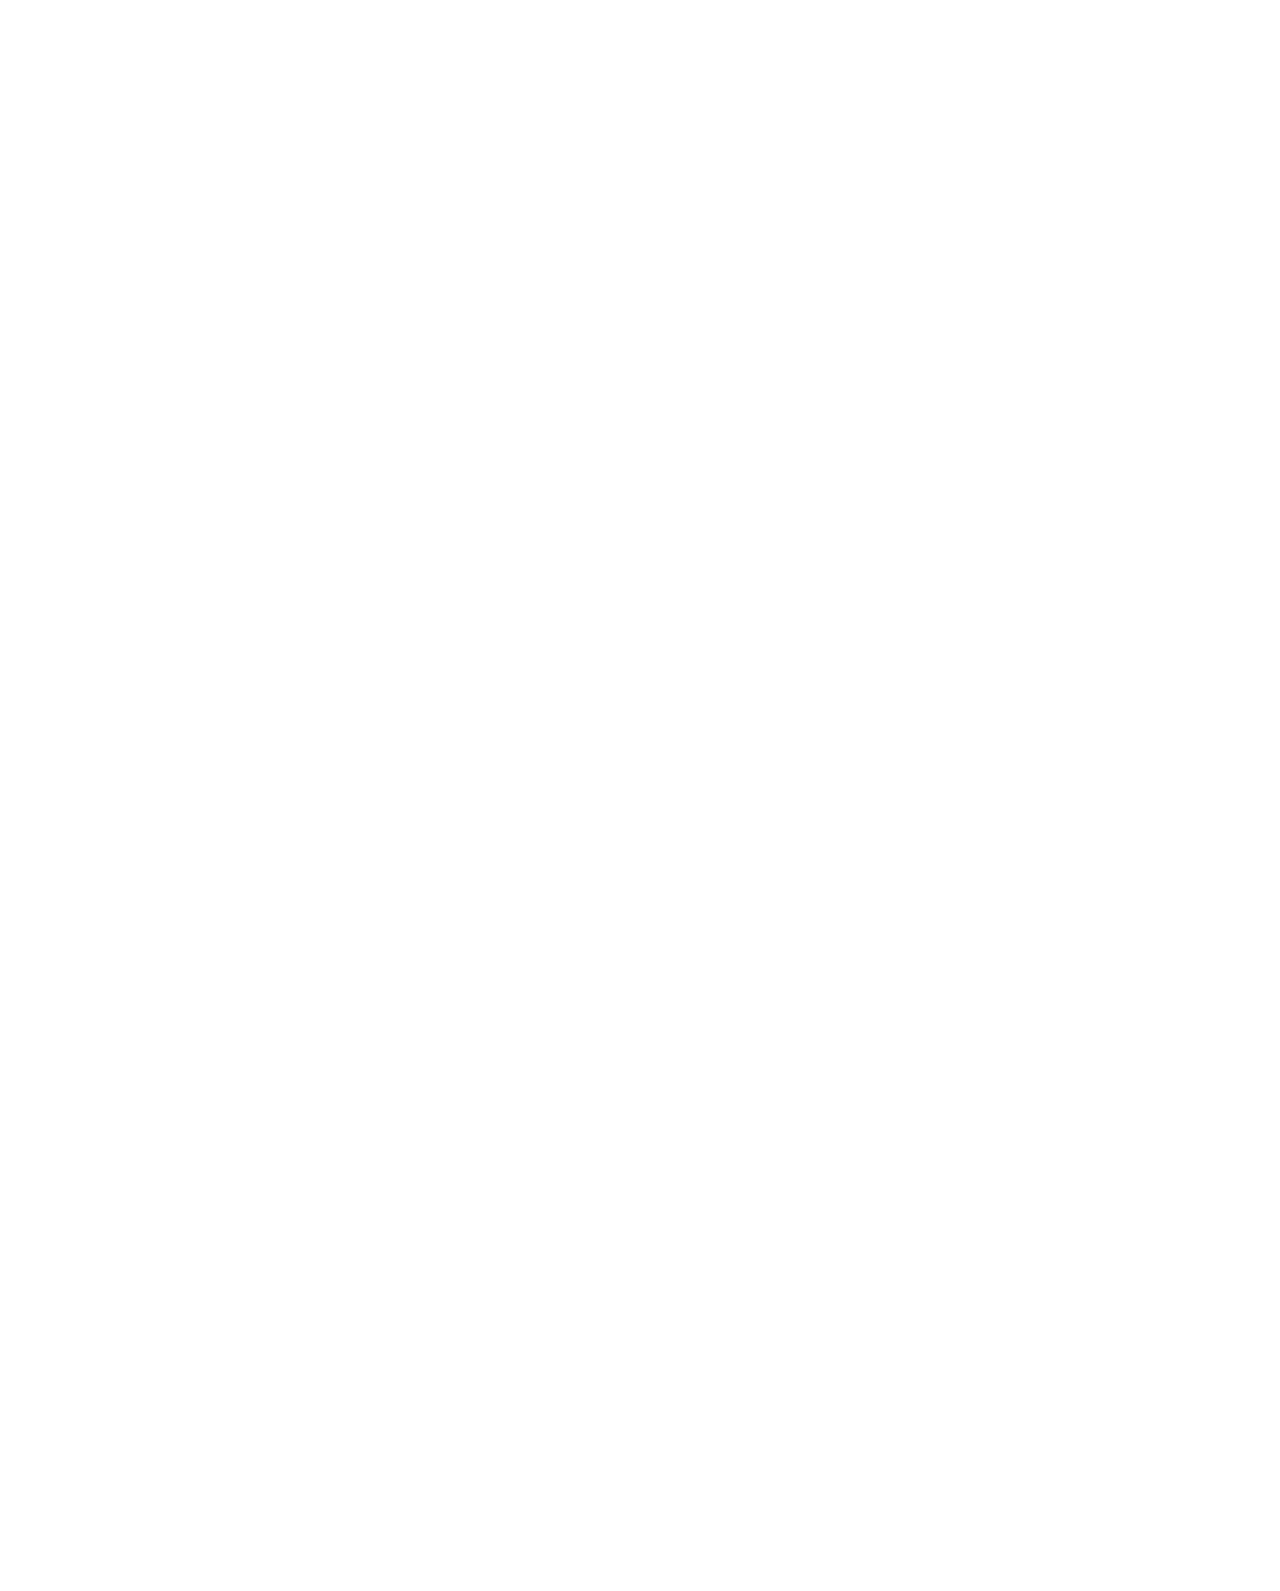
==== commit b2d2af02: "Add files via upload" ====
--- a/index.html
+++ b/index.html
@@ -1,3 +1,4 @@
+
 <!DOCTYPE html>
 <html lang="ja">
 <head>
@@ -6,7 +7,53 @@
     <title>株式会社河内興業 | TOP</title>
     <link rel="stylesheet" href="style.css">
     <style>
-        /* スライドショーの基本設定 */
+        /* ==========================================================================
+           1. オープニング演出用のスタイル（追加）
+           ========================================================================== */
+        
+        /* アニメーション中のスクロール禁止 */
+        body.is-locked {
+            overflow: hidden;
+        }
+
+        #opening-overlay {
+            position: fixed;
+            top: 0;
+            left: 0;
+            width: 100%;
+            height: 100vh;
+            background-color: #fff; /* 壁の色 */
+            z-index: 9999;
+            display: flex;
+            justify-content: center;
+            align-items: center;
+            pointer-events: none;
+            transition: opacity 0.8s ease-in-out;
+        }
+
+        .opening-svg {
+            width: 100vw;
+            height: 100vh;
+            transform: scale(1);
+            /* 2.2秒かけてダイナミックにズーム */
+            transition: transform 2.2s cubic-bezier(0.7, 0, 0.3, 1);
+            will-change: transform;
+        }
+
+        /* 実行時に文字の中を突き抜ける（scale 50） */
+        body.is-animated .opening-svg {
+            transform: scale(50); 
+        }
+
+        /* 完了後に消去 */
+        body.is-finished #opening-overlay {
+            opacity: 0;
+            visibility: hidden;
+        }
+
+        /* ==========================================================================
+           2. 既存のスタイル
+           ========================================================================== */
         .slideshow { position: relative; width: 100%; height: 80vh; overflow: hidden; background: #222; }
         .slide { position: absolute; width: 100%; height: 100%; opacity: 0; animation: fade 15s infinite; background-size: cover; background-position: center; }
         
@@ -22,7 +69,6 @@
             100% { opacity: 0; }
         }
 
-        /* キャッチコピーのコンテナ */
         .hero { 
             position: absolute; 
             top: 50%; 
@@ -63,11 +109,10 @@
             100% { opacity: 0; }
         }
 
-        /* 【修正点3】新着情報とNEWSの差別化スタイル */
         .section-title span {
-            display: block; /* 強制的に改行 */
-            font-size: 0.9rem; /* サイズを小さく */
-            color: #c5a059; /* 金茶色で差別化 */
+            display: block; 
+            font-size: 0.9rem; 
+            color: #c5a059; 
             letter-spacing: 0.2em;
             margin-top: 5px;
         }
@@ -81,12 +126,21 @@
         }
     </style>
 </head>
-<body>
+<body class="is-locked"> <div id="opening-overlay">
+        <svg class="opening-svg" viewBox="0 0 1000 500" preserveAspectRatio="xMidYMid slice">
+            <defs>
+                <mask id="opening-mask">
+                    <rect width="1000" height="500" fill="white" />
+                    <text x="500" y="250" font-family="CompanyLogoFont, serif" font-size="120" font-weight="bold" text-anchor="middle" dominant-baseline="central" fill="black">河内興業</text>
+                </mask>
+            </defs>
+            <rect width="1000" height="500" fill="#fff" mask="url(#opening-mask)" />
+        </svg>
+    </div>
+
     <header>
         <a href="index.html" class="logo">株式会社河内興業</a>
-        
         <div class="menu-icon" id="menu-trigger" onclick="toggleMenu()"><span></span></div>
-        
         <nav id="nav-menu">
             <div class="menu-close" onclick="toggleMenu()">× CLOSE</div>
             <ul>
@@ -128,11 +182,27 @@
     <footer><p>&copy; 2026 株式会社河内興業</p></footer>
 
     <script>
-        // 【修正点4】JavaScript：メニュー本体と、アイコン自体のクラスを同時に切り替え
+        // メニュー開閉
         function toggleMenu() {
             document.getElementById('nav-menu').classList.toggle('active');
             document.getElementById('menu-trigger').classList.toggle('active');
         }
+
+        // 【追加】オープニングアニメーションの実行制御
+        window.addEventListener('load', () => {
+            const body = document.body;
+
+            // 0.3秒待ってからズームを開始（少し余韻を持たせる）
+            setTimeout(() => {
+                body.classList.add('is-animated');
+                
+                // 2.2秒後（ズーム完了後）に、オーバーレイを消してスクロールを許可
+                setTimeout(() => {
+                    body.classList.add('is-finished');
+                    body.classList.remove('is-locked');
+                }, 2200); 
+            }, 300); 
+        });
     </script>
 </body>
 </html>
--- a/style.css
+++ b/style.css
@@ -1,11 +1,8 @@
 /* ==========================================================================
-   株式会社河内興業 - 共通スタイルシート（最終版）
-   ロゴ：DFGys3gyoushotai.TTC 
-   演出：40%幅・高透過すりガラス ＆ 霧のフェード・イン
+   株式会社河内興業 - 共通スタイルシート（オープニング演出統合版）
    ========================================================================== */
 
-/* 1. フォント定義
-   ----------------------------------------------------------- */
+/* 1. フォント定義 */
 @import url('https://fonts.googleapis.com/css2?family=Noto+Serif+JP:wght@400;700&display=swap');
 
 @font-face {
@@ -16,14 +13,13 @@
 }
 
 :root {
-    --primary: #003366;    /* 信頼の紺色 */
-    --accent: #c5a059;     /* 伝統の金茶色 */
-    --bg-brown: #f2ede4;  /* 和紙風の背景色 */
-    --text-main: #2c2c2c;  /* 墨色 */
-}
-
-/* 2. 基本設定
-   ----------------------------------------------------------- */
+    --primary: #003366;
+    --accent: #c5a059;
+    --bg-brown: #f2ede4;
+    --text-main: #2c2c2c;
+}
+
+/* 2. 基本設定 */
 * {
     box-sizing: border-box;
     margin: 0;
@@ -40,8 +36,7 @@
     overflow-x: hidden;
 }
 
-/* 3. ヘッダー ＆ ロゴ
-   ----------------------------------------------------------- */
+/* 3. ヘッダー ＆ ロゴ */
 header {
     background: rgba(255, 255, 255, 0.95);
     padding: 15px 5%;
@@ -68,8 +63,7 @@
     display: block;
 }
 
-/* 4. ハンバーガーアイコン（変形 ＆ 白抜き）
-   ----------------------------------------------------------- */
+/* 4. ハンバーガーアイコン */
 .menu-icon {
     display: none; 
     position: relative;
@@ -88,28 +82,18 @@
     height: 3px;
     background-color: var(--primary);
     border-radius: 3px;
-    transition: transform 0.4s cubic-bezier(0.4, 0, 0.2, 1), 
-                opacity 0.3s ease, 
-                background-color 0.3s ease;
+    transition: transform 0.4s cubic-bezier(0.4, 0, 0.2, 1), opacity 0.3s ease;
 }
 
 .menu-icon span { top: 10px; }
 .menu-icon::before { top: 0; }
 .menu-icon::after { top: 20px; }
 
-/* アクティブ時（×印） */
-.menu-icon.active span { opacity: 0; transform: translateX(-15px); }
-.menu-icon.active::before { 
-    transform: translateY(10px) rotate(45deg); 
-    background-color: #fff !important; 
-}
-.menu-icon.active::after { 
-    transform: translateY(-10px) rotate(-45deg); 
-    background-color: #fff !important; 
-}
-
-/* 5. ナビゲーション
-   ----------------------------------------------------------- */
+.menu-icon.active::before { transform: translateY(10px) rotate(45deg); background-color: #fff; }
+.menu-icon.active span { opacity: 0; }
+.menu-icon.active::after { transform: translateY(-10px) rotate(-45deg); background-color: #fff; }
+
+/* 5. ナビゲーション */
 nav ul {
     list-style: none;
     display: flex;
@@ -125,97 +109,93 @@
     border: 1px solid var(--primary);
     transition: 0.3s ease;
     background: #fff;
-    white-space: nowrap;
 }
 
 .nav-btn:hover { background: var(--primary); color: #fff; }
 
-/* 6. レスポンシブ（スマホ版：40%幅・高透過・霧フェード）
-   ----------------------------------------------------------- */
+/* 6. レスポンシブ */
 @media (max-width: 900px) {
     .logo { font-size: 1.6rem; }
     .menu-icon { display: block; }
 
-    /* スマホメニュー本体：幅40% ＆ 透過度UP(1.7倍増) */
     nav {
         position: fixed;
-        top: 0;
-        right: 0;
-        width: 40%; /* 【修正】画面の40%に縮小 */
-        height: 100vh;
-        /* 【修正】透過度を今の1.7倍（0.85 → 約0.5）に設定 */
+        top: 0; right: 0;
+        width: 40%; height: 100vh;
         background: rgba(0, 51, 102, 0.5); 
         backdrop-filter: blur(12px);
-        -webkit-backdrop-filter: blur(12px);
-        
-        z-index: 1050;
         transform: translateX(100%);
         transition: transform 0.5s cubic-bezier(0.16, 1, 0.3, 1);
-        display: block;
         padding-top: 60px;
-        box-shadow: -10px 0 30px rgba(0,0,0,0.1);
     }
 
     nav.active { transform: translateX(0); }
 
-    nav ul {
-        flex-direction: column;
-        padding: 0;
-        width: 100%;
-    }
-
-    /* 【修正】メニュー項目の霧のような浮き上がり演出 */
     .nav-btn {
         display: block;
-        width: 100%;
         padding: 20px 15%;
-        font-size: 1rem;
         color: #fff;
         border: none;
-        border-bottom: 1px solid rgba(255, 255, 255, 0.1);
         background: transparent;
-        opacity: 0; /* 最初は透明 */
+        opacity: 0;
     }
 
-    /* メニューが開いたときのアニメーション */
-    nav.active .nav-btn {
-        animation: mistFadeIn 0.8s ease forwards;
-    }
-
-    /* 【修正】閉じるボタンの追加スタイル */
+    nav.active .nav-btn { animation: mistFadeIn 0.8s ease forwards; }
+
     .menu-close {
         display: block;
-        width: 100%;
         padding: 15px 15%;
-        text-align: left;
         color: var(--accent);
         font-size: 0.8rem;
         font-weight: bold;
-        text-transform: uppercase;
-        letter-spacing: 0.2em;
         cursor: pointer;
-        border-bottom: 1px solid rgba(255, 255, 255, 0.1);
     }
 }
 
-/* 霧のように浮かび上がるアニメーション */
 @keyframes mistFadeIn {
-    0% {
-        opacity: 0;
-        filter: blur(8px); /* 霧のぼかし */
-        transform: translateY(5px);
-    }
-    100% {
-        opacity: 1;
-        filter: blur(0); /* クリアになる */
-        transform: translateY(0);
-    }
-}
-
-/* 7. その他共通パーツ（変更なし）
-   ----------------------------------------------------------- */
+    0% { opacity: 0; filter: blur(8px); transform: translateY(5px); }
+    100% { opacity: 1; filter: blur(0); transform: translateY(0); }
+}
+
+/* 7. 共通パーツ */
 section { padding: 80px 5%; max-width: 1100px; margin: 0 auto; }
 .section-title { text-align: center; margin-bottom: 50px; font-size: 2.2rem; color: var(--primary); }
-.btn-wa { display: inline-block; padding: 15px 40px; border: 2px solid var(--primary); font-weight: bold; transition: 0.4s; background: #fff; text-decoration: none; color: var(--primary); }
-.btn-tel { background: var(--accent); color: #fff; border-color: var(--accent); }
 footer { background: var(--primary); color: #fff; padding: 60px 5% 30px; text-align: center; }
+
+/* 8. 【追加】オープニング演出：ロゴくり抜きズーム 
+   ----------------------------------------------------------- */
+body.is-locked {
+    overflow: hidden; /* アニメーション中はスクロールさせない */
+}
+
+#opening-overlay {
+    position: fixed;
+    top: 0; left: 0;
+    width: 100%; height: 100vh;
+    z-index: 9999;
+    background-color: #fff; /* 背景（壁）の色 */
+    display: flex;
+    justify-content: center;
+    align-items: center;
+    pointer-events: none;
+    transition: opacity 0.8s ease-in-out;
+}
+
+.opening-svg {
+    width: 100vw;
+    height: 100vh;
+    transform: scale(1);
+    transition: transform 2.2s cubic-bezier(0.7, 0, 0.3, 1);
+    will-change: transform;
+}
+
+/* アニメーション実行：ロゴの文字を突き抜けるように拡大 */
+.is-animated .opening-svg {
+    transform: scale(50); 
+}
+
+/* 完了後：フェードアウトして非表示 */
+.is-finished #opening-overlay {
+    opacity: 0;
+    visibility: hidden;
+}
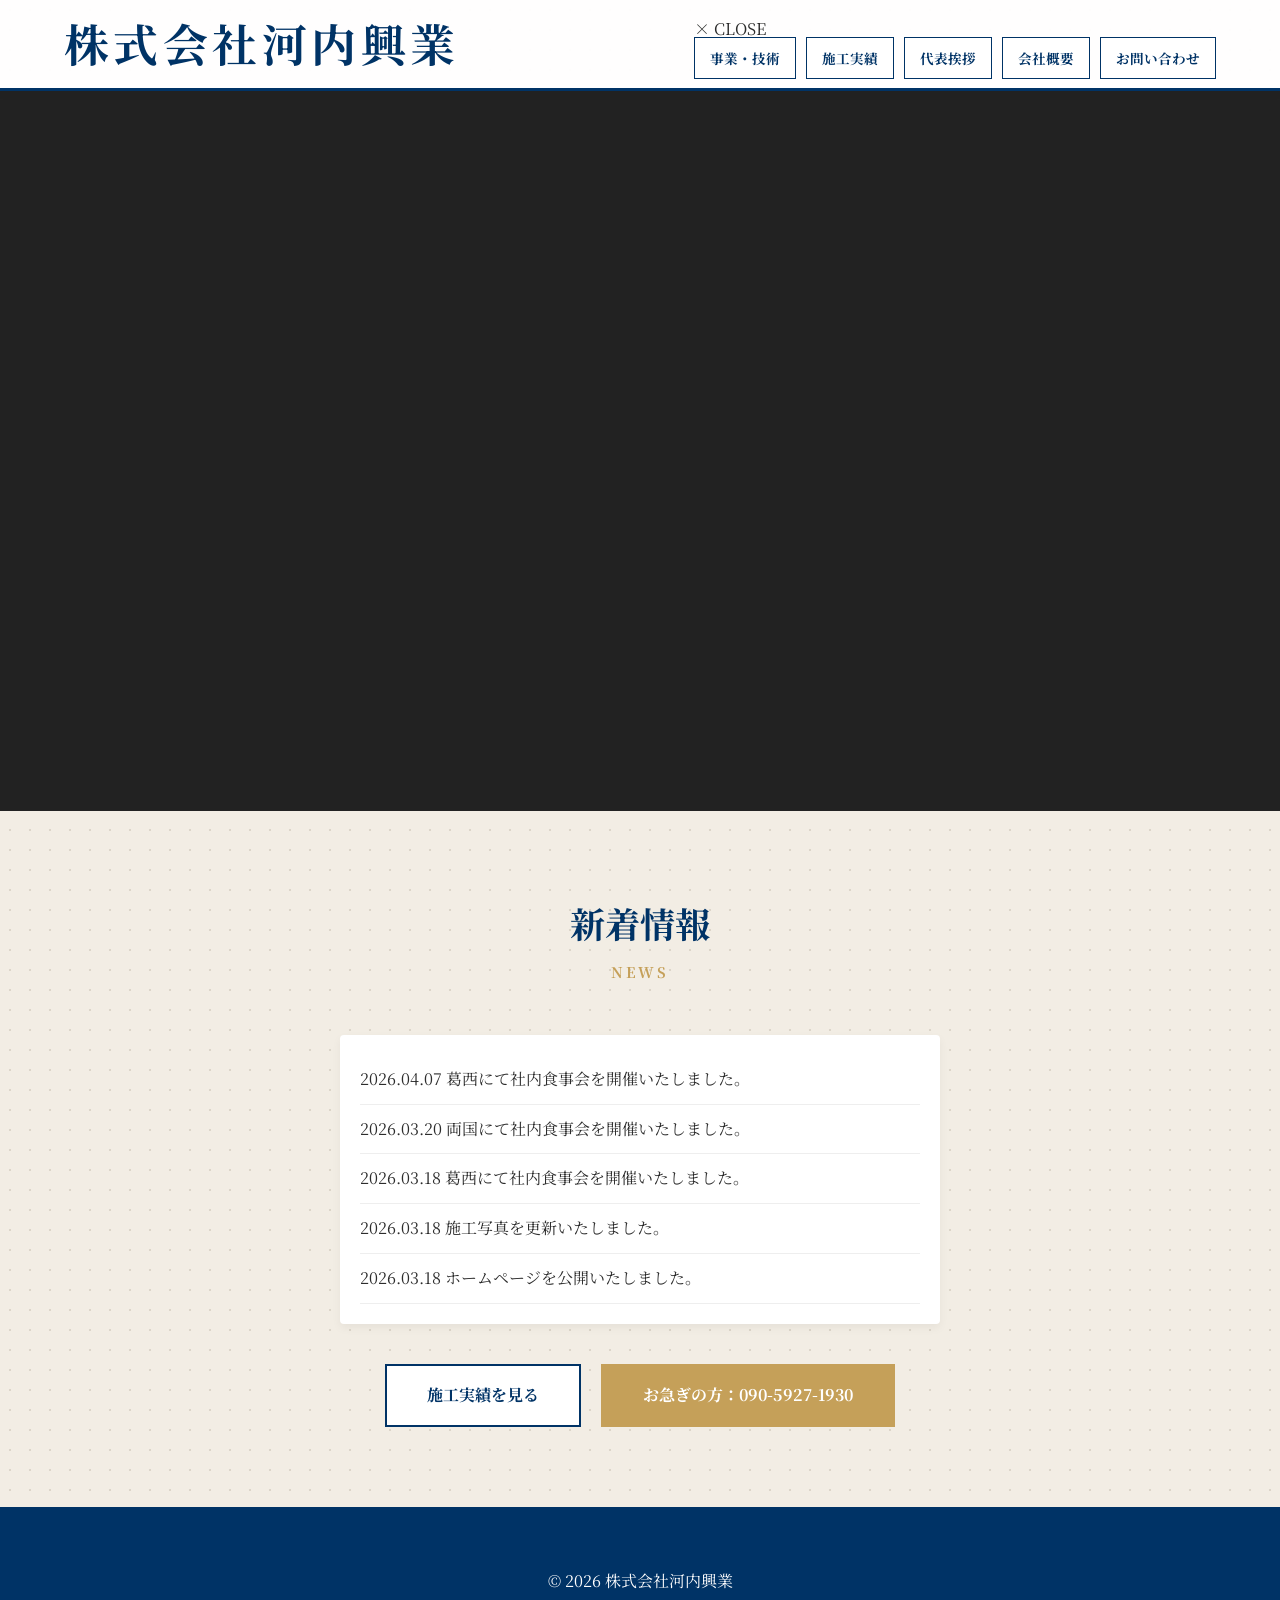
==== commit 93fd31ab: "Add files via upload" ====
--- a/index.html
+++ b/index.html
@@ -1,4 +1,3 @@
-
 <!DOCTYPE html>
 <html lang="ja">
 <head>
@@ -7,53 +6,7 @@
     <title>株式会社河内興業 | TOP</title>
     <link rel="stylesheet" href="style.css">
     <style>
-        /* ==========================================================================
-           1. オープニング演出用のスタイル（追加）
-           ========================================================================== */
-        
-        /* アニメーション中のスクロール禁止 */
-        body.is-locked {
-            overflow: hidden;
-        }
-
-        #opening-overlay {
-            position: fixed;
-            top: 0;
-            left: 0;
-            width: 100%;
-            height: 100vh;
-            background-color: #fff; /* 壁の色 */
-            z-index: 9999;
-            display: flex;
-            justify-content: center;
-            align-items: center;
-            pointer-events: none;
-            transition: opacity 0.8s ease-in-out;
-        }
-
-        .opening-svg {
-            width: 100vw;
-            height: 100vh;
-            transform: scale(1);
-            /* 2.2秒かけてダイナミックにズーム */
-            transition: transform 2.2s cubic-bezier(0.7, 0, 0.3, 1);
-            will-change: transform;
-        }
-
-        /* 実行時に文字の中を突き抜ける（scale 50） */
-        body.is-animated .opening-svg {
-            transform: scale(50); 
-        }
-
-        /* 完了後に消去 */
-        body.is-finished #opening-overlay {
-            opacity: 0;
-            visibility: hidden;
-        }
-
-        /* ==========================================================================
-           2. 既存のスタイル
-           ========================================================================== */
+        /* スライドショーの基本設定 */
         .slideshow { position: relative; width: 100%; height: 80vh; overflow: hidden; background: #222; }
         .slide { position: absolute; width: 100%; height: 100%; opacity: 0; animation: fade 15s infinite; background-size: cover; background-position: center; }
         
@@ -69,6 +22,7 @@
             100% { opacity: 0; }
         }
 
+        /* キャッチコピーのコンテナ */
         .hero { 
             position: absolute; 
             top: 50%; 
@@ -109,10 +63,11 @@
             100% { opacity: 0; }
         }
 
+        /* 【修正点3】新着情報とNEWSの差別化スタイル */
         .section-title span {
-            display: block; 
-            font-size: 0.9rem; 
-            color: #c5a059; 
+            display: block; /* 強制的に改行 */
+            font-size: 0.9rem; /* サイズを小さく */
+            color: #c5a059; /* 金茶色で差別化 */
             letter-spacing: 0.2em;
             margin-top: 5px;
         }
@@ -126,21 +81,12 @@
         }
     </style>
 </head>
-<body class="is-locked"> <div id="opening-overlay">
-        <svg class="opening-svg" viewBox="0 0 1000 500" preserveAspectRatio="xMidYMid slice">
-            <defs>
-                <mask id="opening-mask">
-                    <rect width="1000" height="500" fill="white" />
-                    <text x="500" y="250" font-family="CompanyLogoFont, serif" font-size="120" font-weight="bold" text-anchor="middle" dominant-baseline="central" fill="black">河内興業</text>
-                </mask>
-            </defs>
-            <rect width="1000" height="500" fill="#fff" mask="url(#opening-mask)" />
-        </svg>
-    </div>
-
+<body>
     <header>
         <a href="index.html" class="logo">株式会社河内興業</a>
+        
         <div class="menu-icon" id="menu-trigger" onclick="toggleMenu()"><span></span></div>
+        
         <nav id="nav-menu">
             <div class="menu-close" onclick="toggleMenu()">× CLOSE</div>
             <ul>
@@ -182,27 +128,11 @@
     <footer><p>&copy; 2026 株式会社河内興業</p></footer>
 
     <script>
-        // メニュー開閉
+        // 【修正点4】JavaScript：メニュー本体と、アイコン自体のクラスを同時に切り替え
         function toggleMenu() {
             document.getElementById('nav-menu').classList.toggle('active');
             document.getElementById('menu-trigger').classList.toggle('active');
         }
-
-        // 【追加】オープニングアニメーションの実行制御
-        window.addEventListener('load', () => {
-            const body = document.body;
-
-            // 0.3秒待ってからズームを開始（少し余韻を持たせる）
-            setTimeout(() => {
-                body.classList.add('is-animated');
-                
-                // 2.2秒後（ズーム完了後）に、オーバーレイを消してスクロールを許可
-                setTimeout(() => {
-                    body.classList.add('is-finished');
-                    body.classList.remove('is-locked');
-                }, 2200); 
-            }, 300); 
-        });
     </script>
 </body>
 </html>
--- a/style.css
+++ b/style.css
@@ -1,8 +1,11 @@
 /* ==========================================================================
-   株式会社河内興業 - 共通スタイルシート（オープニング演出統合版）
+   株式会社河内興業 - 共通スタイルシート（最終版）
+   ロゴ：DFGys3gyoushotai.TTC 
+   演出：40%幅・高透過すりガラス ＆ 霧のフェード・イン
    ========================================================================== */
 
-/* 1. フォント定義 */
+/* 1. フォント定義
+   ----------------------------------------------------------- */
 @import url('https://fonts.googleapis.com/css2?family=Noto+Serif+JP:wght@400;700&display=swap');
 
 @font-face {
@@ -13,13 +16,14 @@
 }
 
 :root {
-    --primary: #003366;
-    --accent: #c5a059;
-    --bg-brown: #f2ede4;
-    --text-main: #2c2c2c;
-}
-
-/* 2. 基本設定 */
+    --primary: #003366;    /* 信頼の紺色 */
+    --accent: #c5a059;     /* 伝統の金茶色 */
+    --bg-brown: #f2ede4;  /* 和紙風の背景色 */
+    --text-main: #2c2c2c;  /* 墨色 */
+}
+
+/* 2. 基本設定
+   ----------------------------------------------------------- */
 * {
     box-sizing: border-box;
     margin: 0;
@@ -36,7 +40,8 @@
     overflow-x: hidden;
 }
 
-/* 3. ヘッダー ＆ ロゴ */
+/* 3. ヘッダー ＆ ロゴ
+   ----------------------------------------------------------- */
 header {
     background: rgba(255, 255, 255, 0.95);
     padding: 15px 5%;
@@ -63,7 +68,8 @@
     display: block;
 }
 
-/* 4. ハンバーガーアイコン */
+/* 4. ハンバーガーアイコン（変形 ＆ 白抜き）
+   ----------------------------------------------------------- */
 .menu-icon {
     display: none; 
     position: relative;
@@ -82,18 +88,28 @@
     height: 3px;
     background-color: var(--primary);
     border-radius: 3px;
-    transition: transform 0.4s cubic-bezier(0.4, 0, 0.2, 1), opacity 0.3s ease;
+    transition: transform 0.4s cubic-bezier(0.4, 0, 0.2, 1), 
+                opacity 0.3s ease, 
+                background-color 0.3s ease;
 }
 
 .menu-icon span { top: 10px; }
 .menu-icon::before { top: 0; }
 .menu-icon::after { top: 20px; }
 
-.menu-icon.active::before { transform: translateY(10px) rotate(45deg); background-color: #fff; }
-.menu-icon.active span { opacity: 0; }
-.menu-icon.active::after { transform: translateY(-10px) rotate(-45deg); background-color: #fff; }
-
-/* 5. ナビゲーション */
+/* アクティブ時（×印） */
+.menu-icon.active span { opacity: 0; transform: translateX(-15px); }
+.menu-icon.active::before { 
+    transform: translateY(10px) rotate(45deg); 
+    background-color: #fff !important; 
+}
+.menu-icon.active::after { 
+    transform: translateY(-10px) rotate(-45deg); 
+    background-color: #fff !important; 
+}
+
+/* 5. ナビゲーション
+   ----------------------------------------------------------- */
 nav ul {
     list-style: none;
     display: flex;
@@ -109,93 +125,97 @@
     border: 1px solid var(--primary);
     transition: 0.3s ease;
     background: #fff;
+    white-space: nowrap;
 }
 
 .nav-btn:hover { background: var(--primary); color: #fff; }
 
-/* 6. レスポンシブ */
+/* 6. レスポンシブ（スマホ版：40%幅・高透過・霧フェード）
+   ----------------------------------------------------------- */
 @media (max-width: 900px) {
     .logo { font-size: 1.6rem; }
     .menu-icon { display: block; }
 
+    /* スマホメニュー本体：幅40% ＆ 透過度UP(1.7倍増) */
     nav {
         position: fixed;
-        top: 0; right: 0;
-        width: 40%; height: 100vh;
+        top: 0;
+        right: 0;
+        width: 40%; /* 【修正】画面の40%に縮小 */
+        height: 100vh;
+        /* 【修正】透過度を今の1.7倍（0.85 → 約0.5）に設定 */
         background: rgba(0, 51, 102, 0.5); 
         backdrop-filter: blur(12px);
+        -webkit-backdrop-filter: blur(12px);
+        
+        z-index: 1050;
         transform: translateX(100%);
         transition: transform 0.5s cubic-bezier(0.16, 1, 0.3, 1);
+        display: block;
         padding-top: 60px;
+        box-shadow: -10px 0 30px rgba(0,0,0,0.1);
     }
 
     nav.active { transform: translateX(0); }
 
+    nav ul {
+        flex-direction: column;
+        padding: 0;
+        width: 100%;
+    }
+
+    /* 【修正】メニュー項目の霧のような浮き上がり演出 */
     .nav-btn {
         display: block;
+        width: 100%;
         padding: 20px 15%;
+        font-size: 1rem;
         color: #fff;
         border: none;
+        border-bottom: 1px solid rgba(255, 255, 255, 0.1);
         background: transparent;
-        opacity: 0;
-    }
-
-    nav.active .nav-btn { animation: mistFadeIn 0.8s ease forwards; }
-
+        opacity: 0; /* 最初は透明 */
+    }
+
+    /* メニューが開いたときのアニメーション */
+    nav.active .nav-btn {
+        animation: mistFadeIn 0.8s ease forwards;
+    }
+
+    /* 【修正】閉じるボタンの追加スタイル */
     .menu-close {
         display: block;
+        width: 100%;
         padding: 15px 15%;
+        text-align: left;
         color: var(--accent);
         font-size: 0.8rem;
         font-weight: bold;
+        text-transform: uppercase;
+        letter-spacing: 0.2em;
         cursor: pointer;
-    }
-}
-
+        border-bottom: 1px solid rgba(255, 255, 255, 0.1);
+    }
+}
+
+/* 霧のように浮かび上がるアニメーション */
 @keyframes mistFadeIn {
-    0% { opacity: 0; filter: blur(8px); transform: translateY(5px); }
-    100% { opacity: 1; filter: blur(0); transform: translateY(0); }
-}
-
-/* 7. 共通パーツ */
+    0% {
+        opacity: 0;
+        filter: blur(8px); /* 霧のぼかし */
+        transform: translateY(5px);
+    }
+    100% {
+        opacity: 1;
+        filter: blur(0); /* クリアになる */
+        transform: translateY(0);
+    }
+}
+
+/* 7. その他共通パーツ（変更なし）
+   ----------------------------------------------------------- */
 section { padding: 80px 5%; max-width: 1100px; margin: 0 auto; }
 .section-title { text-align: center; margin-bottom: 50px; font-size: 2.2rem; color: var(--primary); }
+.btn-wa { display: inline-block; padding: 15px 40px; border: 2px solid var(--primary); font-weight: bold; transition: 0.4s; background: #fff; text-decoration: none; color: var(--primary); }
+.btn-tel { background: var(--accent); color: #fff; border-color: var(--accent); }
 footer { background: var(--primary); color: #fff; padding: 60px 5% 30px; text-align: center; }
-
-/* 8. 【追加】オープニング演出：ロゴくり抜きズーム 
-   ----------------------------------------------------------- */
-body.is-locked {
-    overflow: hidden; /* アニメーション中はスクロールさせない */
-}
-
-#opening-overlay {
-    position: fixed;
-    top: 0; left: 0;
-    width: 100%; height: 100vh;
-    z-index: 9999;
-    background-color: #fff; /* 背景（壁）の色 */
-    display: flex;
-    justify-content: center;
-    align-items: center;
-    pointer-events: none;
-    transition: opacity 0.8s ease-in-out;
-}
-
-.opening-svg {
-    width: 100vw;
-    height: 100vh;
-    transform: scale(1);
-    transition: transform 2.2s cubic-bezier(0.7, 0, 0.3, 1);
-    will-change: transform;
-}
-
-/* アニメーション実行：ロゴの文字を突き抜けるように拡大 */
-.is-animated .opening-svg {
-    transform: scale(50); 
-}
-
-/* 完了後：フェードアウトして非表示 */
-.is-finished #opening-overlay {
-    opacity: 0;
-    visibility: hidden;
-}
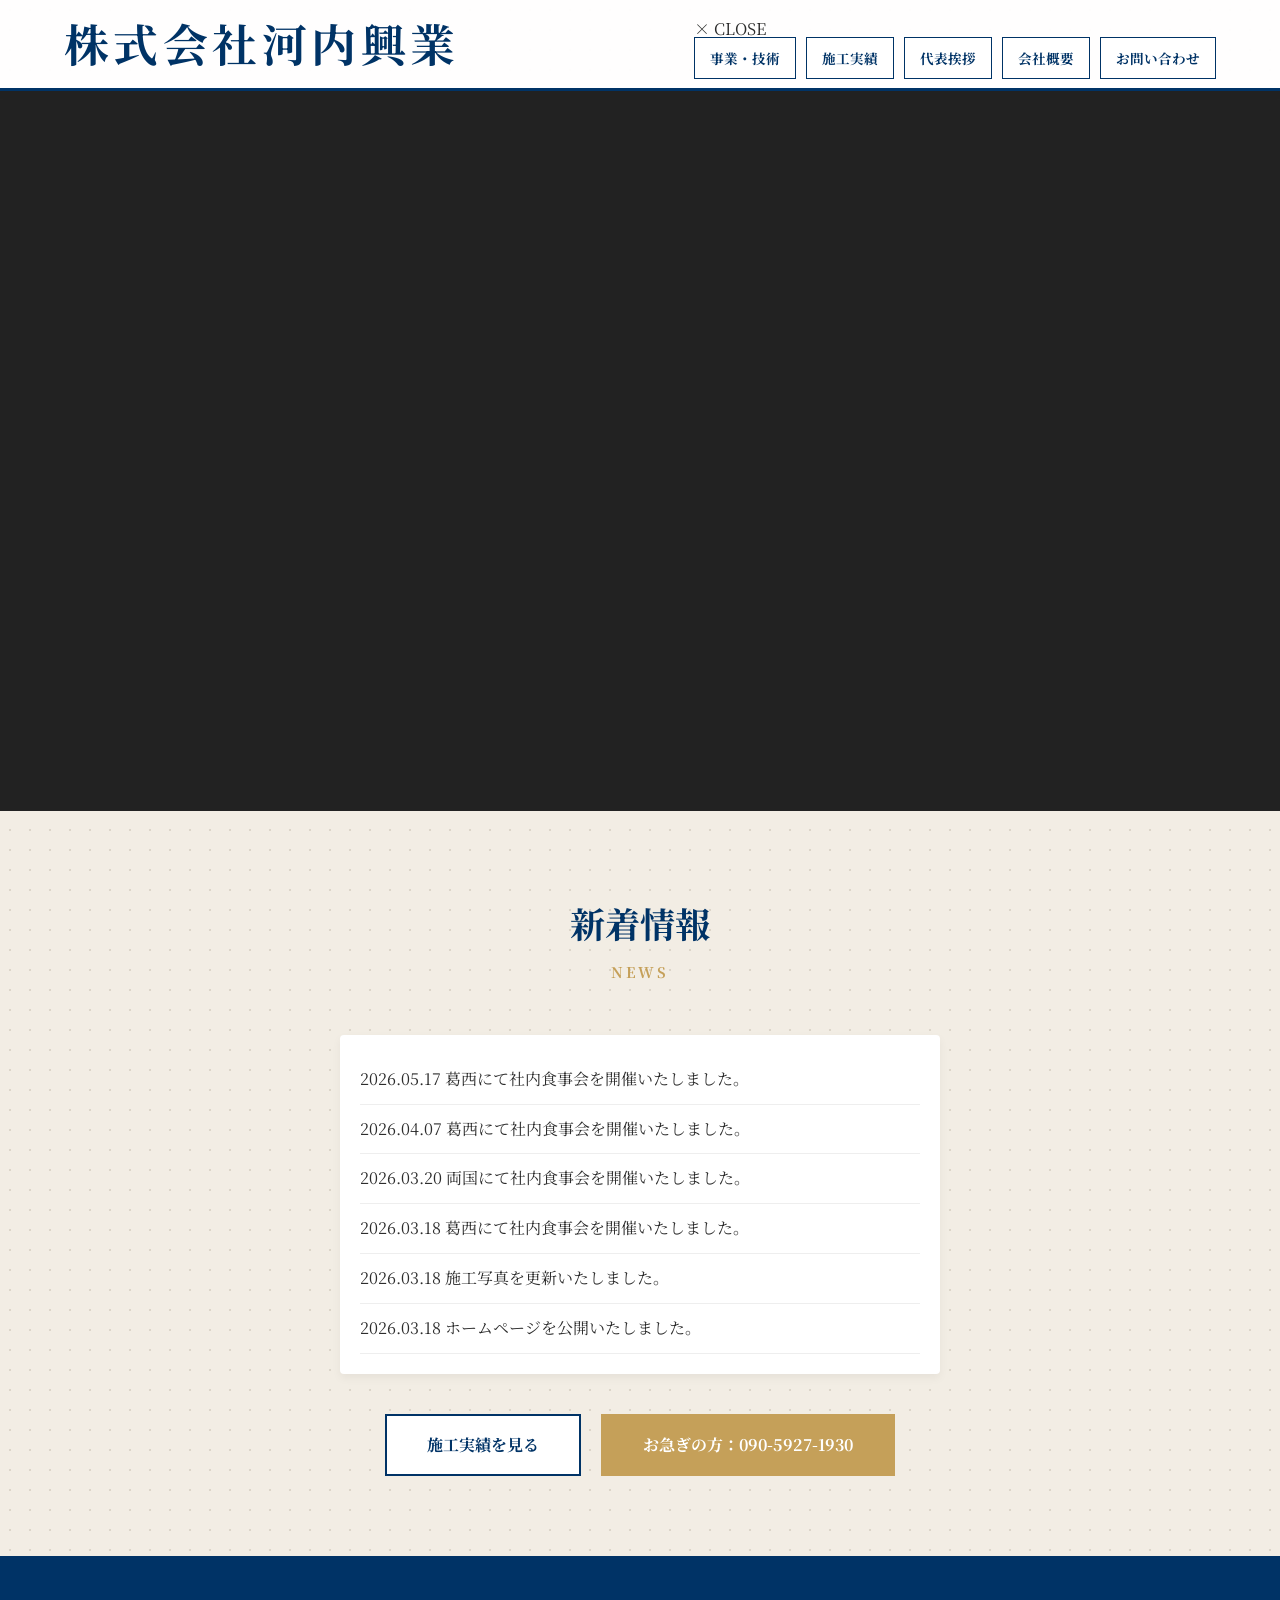
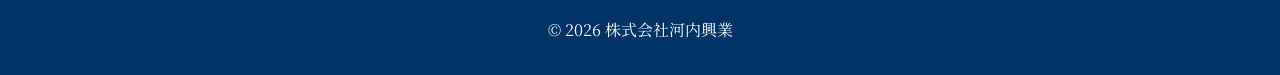
==== commit 23f92c2c: "index.html を更新" ====
--- a/index.html
+++ b/index.html
@@ -112,6 +112,7 @@
         <h2 class="section-title">新着情報<span>NEWS</span></h2>
         
         <div style="max-width: 600px; margin: 0 auto; text-align: left; background: #fff; padding: 20px; border-radius: 4px; box-shadow: 0 4px 10px rgba(0,0,0,0.05);">
+            <p style="border-bottom: 1px solid #eee; padding: 10px 0;">2026.05.17 葛西にて社内食事会を開催いたしました。</p>
             <p style="border-bottom: 1px solid #eee; padding: 10px 0;">2026.04.07 葛西にて社内食事会を開催いたしました。</p>
             <p style="border-bottom: 1px solid #eee; padding: 10px 0;">2026.03.20 両国にて社内食事会を開催いたしました。</p>
             <p style="border-bottom: 1px solid #eee; padding: 10px 0;">2026.03.18 葛西にて社内食事会を開催いたしました。</p>
